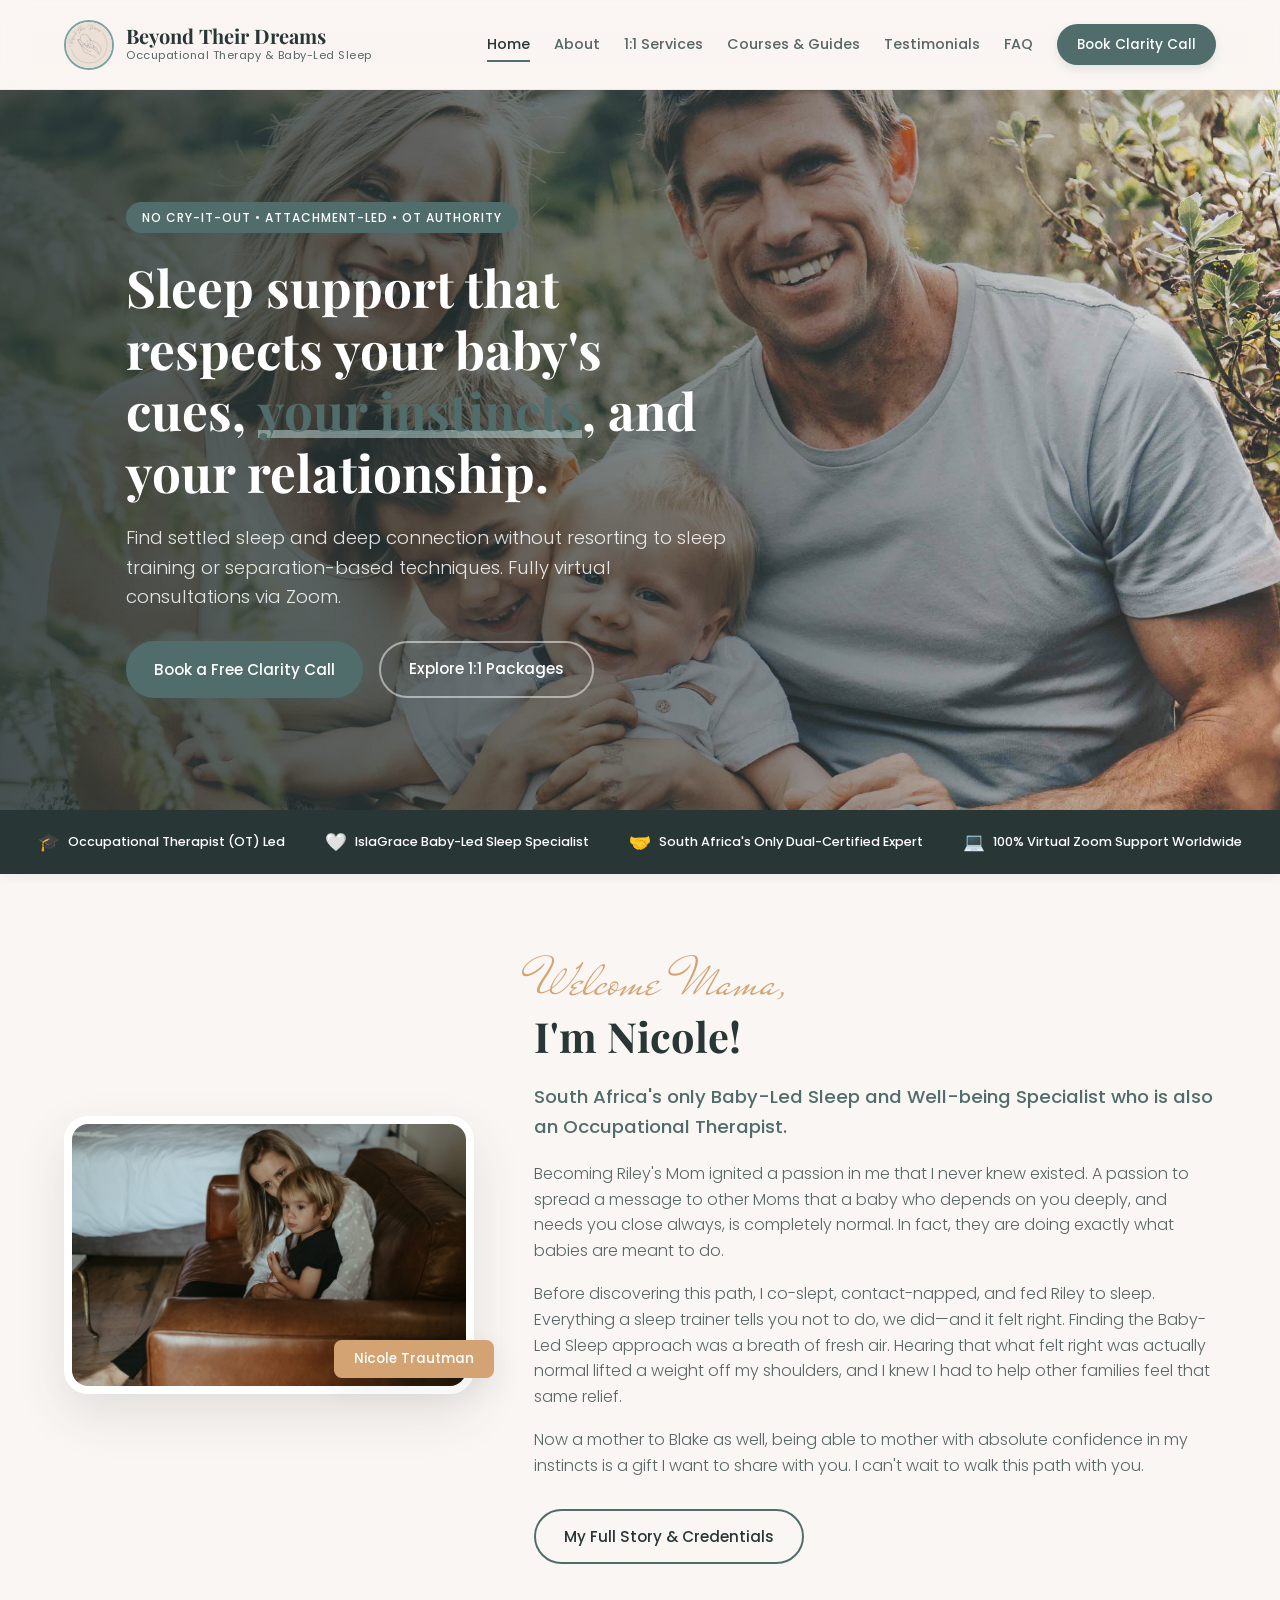
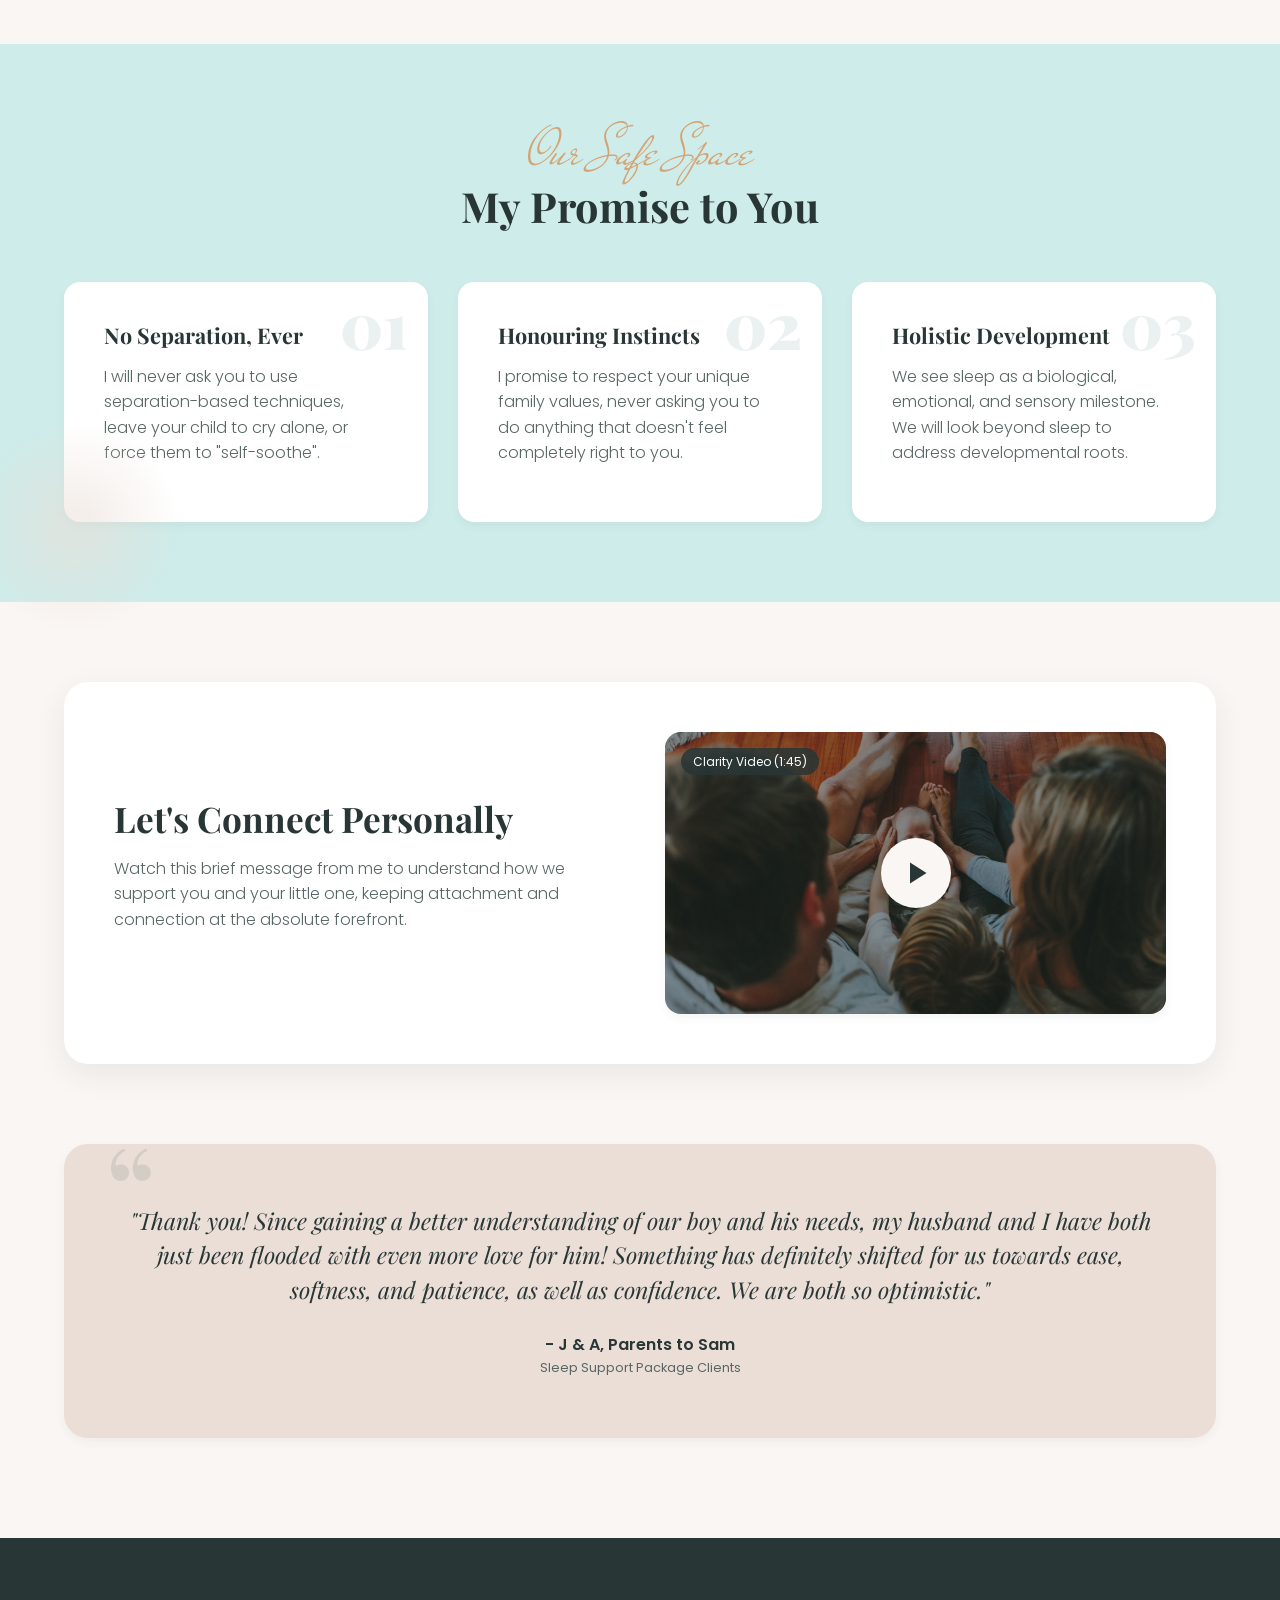
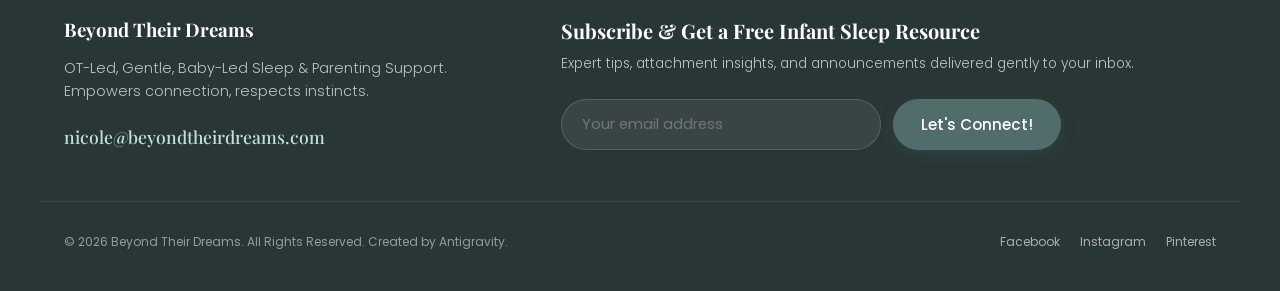
==== index.html @ cc48769f "Initial commit for the new website" ====
<!DOCTYPE html>
<html lang="en">
<head>
  <meta charset="UTF-8">
  <meta name="viewport" content="width=device-width, initial-scale=1.0">
  <title>Sleep without Sleep Training | Beyond Their Dreams</title>
  <meta name="description" content="Beyond Their Dreams works alongside families to find settled sleep without sleep training or separation-based techniques. Fully Occupational Therapist and IslaGrace Baby-Led Sleep certified.">
  <link rel="icon" type="image/jpeg" href="assets/logo.jpg">
  
  <!-- Modern Google Fonts -->
  <link rel="preconnect" href="https://fonts.googleapis.com">
  <link rel="preconnect" href="https://fonts.gstatic.com" crossorigin>
  <link href="https://fonts.googleapis.com/css2?family=Playfair+Display:ital,wght@0,400..900;1,400..900&family=Poppins:wght@300;400;500;600;700&family=Mr+De+Haviland&display=swap" rel="stylesheet">

  <link rel="stylesheet" href="style.css">
</head>
<body>

  <!-- Sticky Glassmorphic Header Navigation -->
  <header class="main-header" id="mainHeader">
    <div class="header-container">
      <a href="#home" class="brand-logo" id="logoLink">
        <img src="assets/logo.jpg" alt="Beyond Their Dreams Logo" class="header-logo" id="headerLogo">
        <div class="brand-text">
          <span class="title">Beyond Their Dreams</span>
          <span class="subtitle">Occupational Therapy & Baby-Led Sleep</span>
        </div>
      </a>
      
      <!-- Hamburger Menu for Mobile -->
      <button class="mobile-toggle" aria-label="Toggle Navigation" id="mobileToggle">
        <span class="bar"></span>
        <span class="bar"></span>
        <span class="bar"></span>
      </button>

      <nav class="nav-menu" id="navMenu">
        <a href="#home" class="nav-link active" data-view="home">Home</a>
        <a href="#about" class="nav-link" data-view="about">About</a>
        <a href="#services" class="nav-link" data-view="services">1:1 Services</a>
        <a href="#courses" class="nav-link" data-view="courses">Courses & Guides</a>
        <a href="#testimonials" class="nav-link" data-view="testimonials">Testimonials</a>
        <a href="#faq" class="nav-link" data-view="faq">FAQ</a>
        <a href="#book-clarity-call" class="nav-btn cta-header-btn" id="headerCta">Book Clarity Call</a>
      </nav>
    </div>
  </header>

  <!-- Main View Containers (Single Page Application switching logic) -->
  <main class="main-content" id="mainContent">

    <!-- HOME VIEW -->
    <section class="view active" id="view-home">
      <!-- Hero Section -->
      <div class="hero-section">
        <div class="hero-image-overlay" style="background-image: url('assets/hero.jpg');"></div>
        <div class="hero-content-wrapper">
          <div class="hero-badge">No Cry-It-Out • Attachment-Led • OT Authority</div>
          <h1 class="hero-title">Sleep support that respects your baby's cues, <span class="highlight">your instincts</span>, and your relationship.</h1>
          <p class="hero-subtext">Find settled sleep and deep connection without resorting to sleep training or separation-based techniques. Fully virtual consultations via Zoom.</p>
          <div class="hero-ctas">
            <button class="btn btn-primary trigger-booking">Book a Free Clarity Call</button>
            <a href="#services" class="btn btn-secondary nav-trigger" data-view="services">Explore 1:1 Packages</a>
          </div>
        </div>
      </div>

      <!-- Trust Ribbon / Authority Credentials -->
      <div class="credentials-ribbon">
        <div class="ribbon-item">
          <span class="ribbon-icon">🎓</span>
          <span class="ribbon-text">Occupational Therapist (OT) Led</span>
        </div>
        <div class="ribbon-item">
          <span class="ribbon-icon">🤍</span>
          <span class="ribbon-text">IslaGrace Baby-Led Sleep Specialist</span>
        </div>
        <div class="ribbon-item">
          <span class="ribbon-icon">🤝</span>
          <span class="ribbon-text">South Africa's Only Dual-Certified Expert</span>
        </div>
        <div class="ribbon-item">
          <span class="ribbon-icon">💻</span>
          <span class="ribbon-text">100% Virtual Zoom Support Worldwide</span>
        </div>
      </div>

      <!-- Hi Mama / Nicole Introduction -->
      <div class="intro-block container">
        <div class="intro-grid">
          <div class="intro-image-container">
            <img src="assets/nicole.jpg" alt="Nicole Trautman portrait" class="intro-img">
            <div class="image-accent-tag">Nicole Trautman</div>
          </div>
          <div class="intro-text-content">
            <span class="fancy-script">Welcome Mama,</span>
            <h2>I'm Nicole!</h2>
            <p class="subtitle-bold">South Africa's only Baby-Led Sleep and Well-being Specialist who is also an Occupational Therapist.</p>
            <p>Becoming Riley's Mom ignited a passion in me that I never knew existed. A passion to spread a message to other Moms that a baby who depends on you deeply, and needs you close always, is completely normal. In fact, they are doing exactly what babies are meant to do.</p>
            <p>Before discovering this path, I co-slept, contact-napped, and fed Riley to sleep. Everything a sleep trainer tells you not to do, we did—and it felt right. Finding the Baby-Led Sleep approach was a breath of fresh air. Hearing that what felt right was actually normal lifted a weight off my shoulders, and I knew I had to help other families feel that same relief.</p>
            <p>Now a mother to Blake as well, being able to mother with absolute confidence in my instincts is a gift I want to share with you. I can't wait to walk this path with you.</p>
            <div class="intro-footer">
              <button class="btn btn-secondary nav-trigger" data-view="about">My Full Story & Credentials</button>
            </div>
          </div>
        </div>
      </div>

      <!-- Promise Section -->
      <div class="promise-section">
        <div class="container promise-container">
          <span class="fancy-script center">Our Safe Space</span>
          <h2 class="center">My Promise to You</h2>
          <div class="promise-grid">
            <div class="promise-card">
              <span class="promise-num">01</span>
              <h3>No Separation, Ever</h3>
              <p>I will never ask you to use separation-based techniques, leave your child to cry alone, or force them to "self-soothe".</p>
            </div>
            <div class="promise-card">
              <span class="promise-num">02</span>
              <h3>Honouring Instincts</h3>
              <p>I promise to respect your unique family values, never asking you to do anything that doesn't feel completely right to you.</p>
            </div>
            <div class="promise-card">
              <span class="promise-num">03</span>
              <h3>Holistic Development</h3>
              <p>We see sleep as a biological, emotional, and sensory milestone. We will look beyond sleep to address developmental roots.</p>
            </div>
          </div>
        </div>
      </div>

      <!-- Video Placeholder Section -->
      <div class="video-container-section container">
        <div class="video-block">
          <div class="video-text">
            <h2>Let's Connect Personally</h2>
            <p>Watch this brief message from me to understand how we support you and your little one, keeping attachment and connection at the absolute forefront.</p>
          </div>
          <div class="video-player-wrapper">
            <!-- Sleek Modern Video Placeholder -->
            <div class="video-placeholder">
              <img src="assets/family.jpg" alt="Nicole with family" class="video-cover">
              <div class="video-play-btn" id="playVideoBtn">
                <svg viewBox="0 0 24 24" width="36" height="36" fill="currentColor">
                  <path d="M8 5v14l11-7z"/>
                </svg>
              </div>
              <span class="video-overlay-badge">Clarity Video (1:45)</span>
            </div>
          </div>
        </div>
      </div>

      <!-- Featured Testimonial -->
      <div class="featured-testimonial container">
        <div class="testimonial-bubble">
          <p>"Thank you! Since gaining a better understanding of our boy and his needs, my husband and I have both just been flooded with even more love for him! Something has definitely shifted for us towards ease, softness, and patience, as well as confidence. We are both so optimistic."</p>
          <div class="author-meta">
            <strong>- J & A, Parents to Sam</strong>
            <span>Sleep Support Package Clients</span>
          </div>
        </div>
      </div>
    </section>

    <!-- ABOUT VIEW -->
    <section class="view" id="view-about">
      <div class="page-header-banner">
        <div class="container">
          <span class="fancy-script">Rooted in Connection</span>
          <h1>About My Approach</h1>
          <p class="lead">Honouring the mother's instincts and the baby's biological cues.</p>
        </div>
      </div>

      <div class="container about-grid">
        <div class="about-main-text">
          <h2>The Baby-Led Sleep™ Philosophy</h2>
          <p class="subtitle-bold">We are passionate about helping families improve sleep without resorting to sleep training.</p>
          <p>The concept of "sleep training" goes against everything I believe in. It is critical to understand that babies who have been sleep trained have not been trained to sleep independently or connect sleep cycles; they have purely learned not to signal to their caregiver when they have needs. They have learned that when they cry, no one is coming.</p>
          <p>Our approach respects and nurtures the attachment system. It supports the natural progression of infant development and gives parents a clear, evidence-based understanding of what "normal" baby sleep looks like. We appreciate your baby's still-developing brain and dominant survival instinct.</p>

          <div class="philosophical-pillars">
            <div class="pillar">
              <h4>Respect the Attachment</h4>
              <p>Secure attachment is the primary foundation of emotional regulation and sleep readiness.</p>
            </div>
            <div class="pillar">
              <h4>Follow the Instincts</h4>
              <p>Empowering you to reject rigid rules and listen to your motherly or fatherly intuition.</p>
            </div>
            <div class="pillar">
              <h4>Holistic Analysis</h4>
              <p>We analyze sensory preferences, feeding patterns, red flags, and biological needs.</p>
            </div>
          </div>
        </div>

        <div class="about-sidebar">
          <div class="sidebar-card credential-card">
            <h3>Nicole's Qualifications</h3>
            <ul>
              <li><strong>Occupational Therapist (OT)</strong> - Specialized in child development, neurology, and sensory processing.</li>
              <li><strong>IslaGrace Baby-Led Sleep & Well-Being Specialist</strong> - Certified.</li>
              <li><strong>Trained under experts:</strong> Trained on normal infant sleep, attachment, and developmental trauma under Dr James McKenna, Dr Gordon Neufeld, Dr Deborah MacNamara, and Dr Gabor Maté.</li>
            </ul>
            <img src="assets/baby-sleeping.png" alt="Baby sleeping responsive parenting" class="sidebar-img">
          </div>
        </div>
      </div>
    </section>

    <!-- SERVICES VIEW -->
    <section class="view" id="view-services">
      <div class="page-header-banner">
        <div class="container">
          <span class="fancy-script">Bespoke Guidance</span>
          <h1>1:1 Zoom Support Packages</h1>
          <p class="lead">There is no one-size-fits-all approach here. All services are virtual and tailored to your unique baby.</p>
        </div>
      </div>

      <!-- Testimonial Banner -->
      <div class="services-testimonial-ribbon container">
        <div class="mini-quote">
          <p>"Nicole’s help left me feeling empowered and in control. Her individual help specific to my children’s needs was incredible, kind and gentle."</p>
          <span>- Tori, Mother of 2</span>
        </div>
      </div>

      <!-- Services Accordion Group using searchable <details> elements -->
      <div class="services-container container">
        <div class="services-accordion-group">
          
          <!-- 1. PRENATAL CONSULT -->
          <details class="disclosure" name="service-accordion" open>
            <summary>
              <div class="summary-content">
                <span class="pkg-num">01</span>
                <div class="pkg-title-meta">
                  <h3>Prenatal Consultation</h3>
                  <span class="pkg-brief">Setup yourself up for postpartum success (60 Min)</span>
                </div>
                <div class="pkg-price">R650</div>
              </div>
            </summary>
            <div class="disclosure-body">
              <p>Becoming a parent is the most incredible and challenging transition you will ever make. This once-off 60-minute consult will equip you with everything you need to know about normal newborn sleep patterns, setting realistic expectations, and shaping healthy attachments before baby is earth-side.</p>
              <div class="pkg-features">
                <h4>What's covered:</h4>
                <ul>
                  <li>Normal infant sleep expectations in the fourth trimester</li>
                  <li>Infant temperament and biological sleep shaping</li>
                  <li>Safe infant sleep setups and co-sleeping hygiene</li>
                  <li>Red flags to watch out for during postpartum weeks</li>
                  <li>*Includes comprehensive handouts to keep on your bedside table</li>
                </ul>
              </div>
              <div class="pkg-actions">
                <button class="btn btn-primary trigger-booking" data-pkg="Prenatal Consultation - R650">Book Prenatal Consult</button>
                <a href="#testimonials" class="btn btn-text nav-trigger" data-view="testimonials">Read Prenatal Testimonials</a>
              </div>
            </div>
          </details>

          <!-- 2. 1-HOUR CONSULT -->
          <details class="disclosure" name="service-accordion">
            <summary>
              <div class="summary-content">
                <span class="pkg-num">02</span>
                <div class="pkg-title-meta">
                  <h3>1-Hour Consult</h3>
                  <span class="pkg-brief">Once-off quick reassurance and practical shift roadmap</span>
                </div>
                <div class="pkg-price">R1,490</div>
              </div>
            </summary>
            <div class="disclosure-body">
              <p>Best suited for families who need clarity, reassurance, and practical guidance—not intensive hands-on support. If your toddler or baby's sleep challenges feel manageable but confusing, and you'd like a professional assessment with tiny adjustments, this is your package.</p>
              <div class="pkg-features">
                <h4>What's included:</h4>
                <ul>
                  <li><strong>Intake Form Analysis:</strong> Completed in advance to review context, age, temperament, and routines</li>
                  <li><strong>60-Min Zoom Session:</strong> Structured developmental review and sleep shaping review</li>
                  <li><strong>Responsive Strategies:</strong> Brainstorming layering sleep associations gently and custom routines</li>
                  <li><strong>Written Summary:</strong> Direct roadmap sent via email with relevant educational handouts</li>
                </ul>
              </div>
              <div class="pkg-actions">
                <button class="btn btn-primary trigger-booking" data-pkg="1-Hour Consult - R1490">Book 1-Hour Consult</button>
                <a href="#testimonials" class="btn btn-text nav-trigger" data-view="testimonials">See Susan's Review (15m old)</a>
              </div>
            </div>
          </details>

          <!-- 3. 3-CALL SUPPORT -->
          <details class="disclosure" name="service-accordion">
            <summary>
              <div class="summary-content">
                <span class="pkg-num">03</span>
                <div class="pkg-title-meta">
                  <h3>3 Call Support Package</h3>
                  <span class="pkg-brief">Ideal for nap niggles, bedtime battles & small transitions</span>
                </div>
                <div class="pkg-price">R2,970</div>
              </div>
            </summary>
            <div class="disclosure-body">
              <p>A fantastic mid-level package for parents experiencing nap battles or bedtime struggles who require more support than a once-off call but don't need significant long-term follow-up. Highly recommended for younger babies adjusting to developmental leaps.</p>
              <div class="pkg-features">
                <h4>What's included:</h4>
                <ul>
                  <li><strong>Intake Form:</strong> Brief intake of your sleep history and key struggles</li>
                  <li><strong>90-Min Initial Call:</strong> In-depth sleep education, attachment science, sleep road map creation</li>
                  <li><strong>Follow-ups:</strong> 2x 30-min Zoom consults scheduled dynamically over 2 months</li>
                  <li><strong>Support materials:</strong> Detailed email summaries, handouts, and customized adjustments</li>
                </ul>
              </div>
              <div class="pkg-actions">
                <button class="btn btn-primary trigger-booking" data-pkg="3 Call Support - R2970">Book 3-Call Package</button>
                <a href="#testimonials" class="btn btn-text nav-trigger" data-view="testimonials">Read Sarah's Review</a>
              </div>
            </div>
          </details>

          <!-- 4. 5-CALL SUPPORT -->
          <details class="disclosure" name="service-accordion">
            <summary>
              <div class="summary-content">
                <span class="pkg-num">04</span>
                <div class="pkg-title-meta">
                  <h3>5 Call Support Package</h3>
                  <span class="pkg-brief">Structured independence with milestone safety checks</span>
                </div>
                <div class="pkg-price">R3,890</div>
              </div>
            </summary>
            <div class="disclosure-body">
              <p>For the parent who wants sleep education and a tailored sleep plan, but prefers to work more independently while retaining access to scheduled follow-up checks. Empowering, flexible, and comprehensive.</p>
              <div class="pkg-features">
                <h4>What's included:</h4>
                <ul>
                  <li><strong>Detailed Intake Form:</strong> Full audit of context and developmental background</li>
                  <li><strong>90-Min Sleep Education Call:</strong> Co-creating a personalized, responsive sleep roadmap</li>
                  <li><strong>Follow-ups:</strong> 4x 30-min Zoom consults (valid for 6 months, scheduled at your convenience)</li>
                  <li><strong>Materials:</strong> Custom written plans, email summaries, and island resources</li>
                </ul>
              </div>
              <div class="pkg-actions">
                <button class="btn btn-primary trigger-booking" data-pkg="5 Call Support - R3890">Book 5-Call Package</button>
                <a href="#testimonials" class="btn btn-text nav-trigger" data-view="testimonials">Read Sarah's review</a>
              </div>
            </div>
          </details>

          <!-- 5. 1-MONTH WHATSAPP -->
          <details class="disclosure" name="service-accordion">
            <summary>
              <div class="summary-content">
                <span class="pkg-num">05</span>
                <div class="pkg-title-meta">
                  <h3>1-Month WhatsApp Support</h3>
                  <span class="pkg-brief">Instant ongoing reassurance without scheduling conflicts</span>
                </div>
                <div class="pkg-price">R3,500</div>
              </div>
            </summary>
            <div class="disclosure-body">
              <p>Parenting or sleep spiraling got you down? Skip the schedule-coordination. This package offers 4 full weeks of direct text and audio guidance. You check-in, I respond within 24 hours with exact tools, tweaks, and resources.</p>
              <div class="pkg-features">
                <h4>How it works weekly:</h4>
                <ul>
                  <li><strong>Pre-start:</strong> Complete intake form + 4-day sleep log, followed by an initial 60-min Zoom alignment session</li>
                  <li><strong>Monday check-ins:</strong> I message to establish focus goals for the week</li>
                  <li><strong>Tuesday updates:</strong> Send me voice logs or text updates about bedtime, naps, or challenges</li>
                  <li><strong>Wednesday feedback:</strong> Detailed voice note analysis and supplementary PDFs delivered directly to your chat</li>
                  <li>*Continuous access to supportive guidance over four full weeks</li>
                </ul>
              </div>
              <div class="pkg-actions">
                <button class="btn btn-primary trigger-booking" data-pkg="1-Month WhatsApp Support - R3500">Book WhatsApp Support</button>
                <a href="#testimonials" class="btn btn-text nav-trigger" data-view="testimonials">Read Ashtyn & Baby H Review</a>
              </div>
            </div>
          </details>

          <!-- 6. FULL SUPPORT -->
          <details class="disclosure" name="service-accordion">
            <summary>
              <div class="summary-content">
                <span class="pkg-num">06</span>
                <div class="pkg-title-meta">
                  <h3>Full Support Package</h3>
                  <span class="pkg-brief">Most comprehensive walk-alongside-you transformation</span>
                </div>
                <div class="pkg-price">R5,000</div>
              </div>
            </summary>
            <div class="disclosure-body">
              <p>Our most premium, hands-on, and developmental package. Designed to gently and responsively support you as you navigate significant attachment or bedtime shifts over a prolonged period. Complete professional care.</p>
              <div class="pkg-features">
                <h4>What's included:</h4>
                <ul>
                  <li><strong>Extensive Intake Review:</strong> Deep-dive analysis of sleep, neurology, routine, environment</li>
                  <li><strong>90-Min Initial Consult:</strong> Detailed education, boundary setup, and tailored sleep roadmap</li>
                  <li><strong>Long-term Support:</strong> 6x 30-min Zoom follow-ups available for up to 6 months post-consult</li>
                  <li><strong>Direct Access:</strong> Unlimited email support over the support period</li>
                  <li><strong>Bonus Inclusion:</strong> Complimentary lifetime access to all our courses, guides, and webinars!</li>
                </ul>
              </div>
              <div class="pkg-actions">
                <button class="btn btn-primary trigger-booking" data-pkg="Full Support - R5000">Book Full Support</button>
                <a href="#testimonials" class="btn btn-text nav-trigger" data-view="testimonials">Read Robyn's review (Chase & Heath)</a>
              </div>
            </div>
          </details>

        </div>
      </div>

      <!-- Interactive Comparison Table -->
      <div class="comparison-section container">
        <h2 class="center">Compare Support Packages</h2>
        <p class="center comparison-intro">Quickly self-select the perfect level of assistance for your family's needs.</p>
        
        <div class="table-scroll-wrapper">
          <table class="comparison-table">
            <thead>
              <tr>
                <th>Package Features</th>
                <th>Prenatal</th>
                <th>1-Hour</th>
                <th>3-Call</th>
                <th>5-Call</th>
                <th class="whatsapp-col">WhatsApp</th>
                <th class="popular-col">Full Support</th>
              </tr>
            </thead>
            <tbody>
              <tr>
                <td><strong>Intake Form Audit</strong></td>
                <td>❌</td>
                <td>Brief</td>
                <td>Brief</td>
                <td>Detailed</td>
                <td>Detailed + Log</td>
                <td>Extensive</td>
              </tr>
              <tr>
                <td><strong>Initial Consultation</strong></td>
                <td>60 min</td>
                <td>60 min</td>
                <td>90 min</td>
                <td>90 min</td>
                <td>60 min</td>
                <td>90 min</td>
              </tr>
              <tr>
                <td><strong>Follow-up Consults</strong></td>
                <td>❌</td>
                <td>❌</td>
                <td>2x (30m)</td>
                <td>4x (30m)</td>
                <td>4 Weeks Chat</td>
                <td>6x (30m)</td>
              </tr>
              <tr>
                <td><strong>Support Validity</strong></td>
                <td>Once-off</td>
                <td>Once-off</td>
                <td>2 Months</td>
                <td>6 Months</td>
                <td>1 Month</td>
                <td>6 Months</td>
              </tr>
              <tr>
                <td><strong>Email Support</strong></td>
                <td>❌</td>
                <td>❌</td>
                <td>❌</td>
                <td>❌</td>
                <td>WhatsApp</td>
                <td>Unlimited</td>
              </tr>
              <tr>
                <td><strong>Free Courses/Guides</strong></td>
                <td>❌</td>
                <td>❌</td>
                <td>❌</td>
                <td>❌</td>
                <td>❌</td>
                <td>✅ Included</td>
              </tr>
              <tr class="price-row">
                <td><strong>ZAR Price</strong></td>
                <td>R650</td>
                <td>R1,490</td>
                <td>R2,970</td>
                <td>R3,890</td>
                <td class="whatsapp-col">R3,500</td>
                <td class="popular-col">R5,000</td>
              </tr>
              <tr class="action-row">
                <td></td>
                <td><button class="btn btn-table trigger-booking" data-pkg="Prenatal - R650">Select</button></td>
                <td><button class="btn btn-table trigger-booking" data-pkg="1-Hour - R1490">Select</button></td>
                <td><button class="btn btn-table trigger-booking" data-pkg="3-Call - R2970">Select</button></td>
                <td><button class="btn btn-table trigger-booking" data-pkg="5-Call - R3890">Select</button></td>
                <td class="whatsapp-col"><button class="btn btn-table trigger-booking" data-pkg="WhatsApp - R3500">Select</button></td>
                <td class="popular-col"><button class="btn btn-primary btn-table trigger-booking" data-pkg="Full Support - R5000">Choose Best</button></td>
              </tr>
            </tbody>
          </table>
        </div>
      </div>
    </section>

    <!-- COURSES & GUIDES VIEW -->
    <section class="view" id="view-courses">
      <div class="page-header-banner">
        <div class="container">
          <span class="fancy-script">Empowered Education</span>
          <h1>Self-Paced Courses & Digital Guides</h1>
          <p class="lead">Instantly downloadable, evidence-based webinars, toolkits, and step-by-step guides to heal sleep at home.</p>
        </div>
      </div>

      <!-- Courses Grid -->
      <div class="container courses-grid">
        
        <!-- Course 1: Beyond the Bump -->
        <div class="course-card">
          <div class="course-card-header">
            <span class="course-tag">E-Book Guide</span>
            <h3>Beyond the Bump</h3>
            <span class="age-range">0-4 Months Postpartum</span>
          </div>
          <div class="course-card-body">
            <p class="desc">A 13-page comprehensive PDF guide equipping you with the tools, knowledge, and confidence to follow your instincts and develop a positive relationship with newborn sleep.</p>
            <details class="course-details">
              <summary>What's covered</summary>
              <ul>
                <li>Normal infant sleep in the first 4 months and biological milestones</li>
                <li>Debunking 5 common sleep trainer myths</li>
                <li>Gentle sleep shaping routines and setups</li>
                <li>Identifying red flags that require medical/professional check-ins</li>
              </ul>
            </details>
          </div>
          <div class="course-card-footer">
            <div class="price">R120</div>
            <a href="https://beyondtheirdreams.systeme.io/b2002693" target="_blank" class="btn btn-primary">Instant Download</a>
          </div>
        </div>

        <!-- Course 2: Beyond the Third Trimester -->
        <div class="course-card">
          <div class="course-card-header">
            <span class="course-tag">Webinar Recording</span>
            <h3>Beyond the Third Trimester: Normal Infant Sleep</h3>
            <span class="age-range">Prenatal & Newborn</span>
          </div>
          <div class="course-card-body">
            <p class="desc">A 70-minute detailed webinar recording with slides. Establishes realistic expectations of newborn sleep to support the maternal bonding transition smoothly.</p>
            <details class="course-details">
              <summary>What's covered</summary>
              <ul>
                <li>Attachment foundations and co-sleeping safe habits</li>
                <li>Wake windows, sleep shaping, and sensory setups</li>
                <li>Biological roots of the dreaded 4-month regression</li>
                <li>Normal physical sleep expectations and soothing loops</li>
              </ul>
            </details>
          </div>
          <div class="course-card-footer">
            <div class="price">R450</div>
            <a href="https://beyondtheirdreams.systeme.io/066c8f3c" target="_blank" class="btn btn-primary">Get Webinar</a>
          </div>
        </div>

        <!-- Course 3: Beyond Contact Napping -->
        <div class="course-card">
          <div class="course-card-header">
            <span class="course-tag">Mini-Course & PDF</span>
            <h3>Beyond Contact Napping</h3>
            <span class="age-range">3-18 Months</span>
          </div>
          <div class="course-card-body">
            <p class="desc">Transition responsively to solo cot or floor bed naps when contact napping is no longer feasible. Includes a 45-minute video lesson and a 31-page companion guide.</p>
            <details class="course-details">
              <summary>What's covered</summary>
              <ul>
                <li>Healthy infant sleep biology & attachment hooks</li>
                <li>Preparing your space and cot to transition contact naps safely</li>
                <li>The science of the transfer (nailing the placement)</li>
                <li>*Bonus: floor bed setup guide and wake windows chart</li>
              </ul>
            </details>
          </div>
          <div class="course-card-footer">
            <div class="price">R450</div>
            <a href="https://beyondtheirdreams.systeme.io/c34b9b97" target="_blank" class="btn btn-primary">Access Course</a>
          </div>
        </div>

        <!-- Course 4: Beyond Bedsharing -->
        <div class="course-card">
          <div class="course-card-header">
            <span class="course-tag">Webinar & Guide</span>
            <h3>Beyond Bedsharing</h3>
            <span class="age-range">6-24 Months</span>
          </div>
          <div class="course-card-body">
            <p class="desc">Ready to move beyond bedsharing while remaining deeply responsive to your toddler or baby's needs? Learn gentle, safe, secure, and guilt-free transition routines.</p>
            <details class="course-details">
              <summary>What's covered</summary>
              <ul>
                <li>Steps to gently ease the transition from parent's bed to cot/room</li>
                <li>Remaining connected and responsive through nighttime wakes</li>
                <li>Managing bedtime protest boundaries with absolute love</li>
              </ul>
            </details>
          </div>
          <div class="course-card-footer">
            <div class="price">R450</div>
            <a href="https://beyondtheirdreams.systeme.io/f2e3526c" target="_blank" class="btn btn-primary">Register Now</a>
          </div>
        </div>

        <!-- Course 5: Beyond Boobies & Bottles -->
        <div class="course-card">
          <div class="course-card-header">
            <span class="course-tag">Workshop & Toolkits</span>
            <h3>Beyond Boobies & Bottles: Responsive Weaning</h3>
            <span class="age-range">12+ Months</span>
          </div>
          <div class="course-card-body">
            <p class="desc">A gentle, connected, and highly supportive workshop. transition from breast or bottle to cups and solids without emotional battles, guilt, or confusion.</p>
            <details class="course-details">
              <summary>What's covered</summary>
              <ul>
                <li>Identifying readiness signals & weaning impact on attachment</li>
                <li>Preparing your toddler via customized play, stories, and rituals</li>
                <li>Day weaning vs Night weaning: step-by-step strategies</li>
                <li>*Includes: 37-page guide, sensory play guides, social stories templates</li>
              </ul>
            </details>
          </div>
          <div class="course-card-footer">
            <div class="price">R650</div>
            <a href="https://beyondtheirdreams.systeme.io/6e215d99" target="_blank" class="btn btn-primary">Join Workshop</a>
          </div>
        </div>

        <!-- Course 6: Beyond Toddler Sleep & Behaviour -->
        <div class="course-card">
          <div class="course-card-header">
            <span class="course-tag">Premium Course</span>
            <h3>Beyond Toddler Sleep & Behaviour</h3>
            <span class="age-range">18+ Months Group/Self-Paced</span>
          </div>
          <div class="course-card-body">
            <p class="desc">Stuck in bedtime battles taking hours? tantrum regressions got you down? A massive 18-video lesson masterclass to make bedtimes beautiful again.</p>
            <details class="course-details">
              <summary>What's covered</summary>
              <ul>
                <li>Sleep education foundations, toddler biology, and developmental triggers</li>
                <li>Week 2: Secure attachment, boundary-setting and emotional release</li>
                <li>Week 3: Deep dive into common toddler resistance</li>
                <li>Week 4: Setting the household up for connection and peace</li>
              </ul>
            </details>
          </div>
          <div class="course-card-footer">
            <div class="price">R870</div>
            <a href="https://beyondtheirdreams.systeme.io/1f8c0f06" target="_blank" class="btn btn-primary">Purchase Course</a>
          </div>
        </div>

      </div>

      <!-- High-Intent Waitlist / Capture Form (No Empty/Unfinished Sections) -->
      <div class="waitlist-banner container">
        <div class="waitlist-card">
          <span class="waitlist-tag">Coming Soon</span>
          <h2>Beyond Sensory: Sleep & The Nervous System</h2>
          <p>We are currently co-creating our next premium guide addressing sensory processing, sensory regressions, and how to heal nervous system alarm to settle sleep gently. Join the waitlist for 20% off upon launch!</p>
          <form class="waitlist-form" id="waitlistForm">
            <input type="email" placeholder="Enter your email address" required aria-label="Waitlist Email" id="waitlistEmail">
            <button type="submit" class="btn btn-primary">Secure My 20% Discount</button>
          </form>
          <div class="waitlist-success-msg" id="waitlistSuccess">✓ Securely added to the Beyond Sensory waitlist! We will notify you first.</div>
        </div>
      </div>
    </section>

    <!-- TESTIMONIALS VIEW -->
    <section class="view" id="view-testimonials">
      <div class="page-header-banner">
        <div class="container">
          <span class="fancy-script">Hearts Filled With Love</span>
          <h1>Parent Stories & Feedback</h1>
          <p class="lead">Gentle parenting is a journey. See how moms and dads found peace, options, and confidence without crying.</p>
        </div>
      </div>

      <!-- Testimonials Grid with Outcome Labels -->
      <div class="container testimonials-masonry">
        
        <div class="testimonial-card">
          <div class="outcome-badge">More Confidence</div>
          <p>"Just want to say a massive thank you for all your help. We were in a difficult spot with our 17 month old transitioning from 2 to 1 nap but it was chaos! You helped me trust in myself again and helped us achieve a much more workable and settled sleep."</p>
          <div class="t-author">- Ashtyn & Baby H (17 Months Old)</div>
        </div>

        <div class="testimonial-card">
          <div class="outcome-badge">Felt Reassured</div>
          <p>"Nicole, I can’t tell you how helpful I found the meeting, you are so calming and reassuring and helped to normalise a lot of my concerns. There was also so much general parenting pearls of wisdom, so so good!"</p>
          <div class="t-author">- Susan, Mother to a 15 month old</div>
        </div>

        <div class="testimonial-card">
          <div class="outcome-badge">Relaxed Motherhood</div>
          <p>"Nicole helped me in a really difficult moment of my life and my motherhood. I felt weak, tired, helplessness and lost. Every evening I was nervous and scared. Nicole showed me an absolutely different side of motherhood - relaxed and enjoyable. As a result - we sleep much better!"</p>
          <div class="t-author">- Marina, Mom of a 12 month old</div>
        </div>

        <div class="testimonial-card">
          <div class="outcome-badge">Bedtime Independence</div>
          <p>"Nicole, I want to thank you from the bottom of my heart, for your support and care. You have a wonderful manner and provided me with the confidence needed to take this step toward bringing my partner into bedtime, and feeling confident to go out while bedtime is taken care of."</p>
          <div class="t-author">- Justine, Mom to Spencer</div>
        </div>

        <div class="testimonial-card">
          <div class="outcome-badge">Zero Judgement</div>
          <p>"Nicole was extremely tuned in to our needs, meeting us exactly where we were at with zero judgement and giving us just the right kind of encouragement and support. It was a relief to find someone who aligned with our parenting values."</p>
          <div class="t-author">- Julia, Santi's Mama</div>
        </div>

        <div class="testimonial-card">
          <div class="outcome-badge">Toddler Boundaries</div>
          <p>"Thank you so much for everything you helped us with Nicole! You have an understanding of babies, as well as us parents, beyond anyone that I know. Being able to find a way to help us keep sane with a toddler fighting sleep was just the best result!"</p>
          <div class="t-author">- Linda, Mama to a Toddler</div>
        </div>

      </div>
    </section>

    <!-- FAQ VIEW -->
    <section class="view" id="view-faq">
      <div class="page-header-banner">
        <div class="container">
          <span class="fancy-script">Clear Reassurance</span>
          <h1>Frequently Asked Questions</h1>
          <p class="lead">Answers to common questions about Baby-Led Sleep and how virtual packages operate.</p>
        </div>
      </div>

      <!-- FAQ Container -->
      <div class="container faq-container">
        <div class="faq-group">
          
          <details class="disclosure" name="faq-accordion" open>
            <summary><h4>Are your services in person or virtual?</h4></summary>
            <div class="disclosure-body">
              <p>All services are <strong>100% Virtual</strong>, with consultations completed via Zoom and follow-up contact either via email, WhatsApp, or additional Zoom calls as indicated.</p>
              <p>A key element of my approach is to foster a close connection between parent and child, as well as to empower parents to build the confidence to follow their instincts. This is not possible with a stranger in your home telling you what to do in your most vulnerable and personal spaces. Virtual support ensures you retain sovereignty over your home while receiving expert advice.</p>
            </div>
          </details>

          <details class="disclosure" name="faq-accordion">
            <summary><h4>What age babies do you work with?</h4></summary>
            <div class="disclosure-body">
              <p>I work with babies and toddlers from <strong>0 – 36 months</strong>. Each age and stage comes with its own unique biological challenges, but my core approach never changes. It always remains fully tailored to each unique child, ensuring parents are empowered to remain responsive and connected to their children while accepting biological norms and maintaining realistic expectations.</p>
            </div>
          </details>

          <details class="disclosure" name="faq-accordion">
            <summary><h4>Should my partner join the consultations?</h4></summary>
            <div class="disclosure-body">
              <p>It would be wonderful to have both caregivers participate in the consultations. This is a great way to ensure a team approach is taken and that everyone is on the same page when it comes to the responsive sleep road maps and loving boundaries put in place.</p>
              <p>However, it is not essential if logistically it cannot be done. A detailed email summary of our calls will always be sent to you, which you can easily share with your partner.</p>
            </div>
          </details>

          <details class="disclosure" name="faq-accordion">
            <summary><h4>Why don’t you use sleep training in your approach?</h4></summary>
            <div class="disclosure-body">
              <p>The concept of "sleep training" goes against everything I believe in. It is important to understand that babies who have been "sleep trained" have not been trained to sleep independently or connect sleep cycles—sleep is a biological need, not a skill we can teach.</p>
              <p>These babies have purely learned not to signal to their caregiver when they have needs. They still wake up just as frequently as untrained babies, but their distress has been ignored so they remain quiet. Sleep training does not honour a parent's innate instinct to remain connected. Our responsive strategies support parents to get more sleep without using alarm-inducing separation.</p>
            </div>
          </details>

          <details class="disclosure" name="faq-accordion">
            <summary><h4>How do we book a package with you?</h4></summary>
            <div class="disclosure-body">
              <p>You can book any service or schedule a free 15-minute clarity call directly on our site using the booking buttons, or send me an email directly at <a href="mailto:nicole@beyondtheirdreams.com">nicole@beyondtheirdreams.com</a>. We will respond within 24 hours to align on your family's needs!</p>
            </div>
          </details>

        </div>
      </div>
    </section>

  </main>

  <!-- Newsletter Signup Footer (Lead capture, routes to MailChimp) -->
  <footer class="main-footer">
    <div class="container footer-grid">
      <div class="footer-brand">
        <h3>Beyond Their Dreams</h3>
        <p>OT-Led, Gentle, Baby-Led Sleep & Parenting Support. Empowers connection, respects instincts.</p>
        <span class="footer-contact">nicole@beyondtheirdreams.com</span>
      </div>
      <div class="footer-newsletter">
        <h4>Subscribe & Get a Free Infant Sleep Resource</h4>
        <p>Expert tips, attachment insights, and announcements delivered gently to your inbox.</p>
        <form class="newsletter-form" id="newsletterForm">
          <input type="email" placeholder="Your email address" required aria-label="Newsletter Email" id="newsletterEmail">
          <button type="submit" class="btn btn-primary">Let's Connect!</button>
        </form>
        <div class="newsletter-success" id="newsletterSuccess">✓ Thank you! Check your inbox for your free resource download link.</div>
      </div>
    </div>
    <div class="footer-bottom">
      <div class="container footer-bottom-flex">
        <span>© 2026 Beyond Their Dreams. All Rights Reserved. Created by Antigravity.</span>
        <div class="social-links">
          <a href="https://facebook.com" target="_blank" aria-label="Facebook">Facebook</a>
          <a href="https://instagram.com" target="_blank" aria-label="Instagram">Instagram</a>
          <a href="https://pinterest.com" target="_blank" aria-label="Pinterest">Pinterest</a>
        </div>
      </div>
    </div>
  </footer>

  <!-- BOOK A CLARITY CALL MODAL (HIGH IMPACT CONVERSION) -->
  <div class="modal-overlay" id="bookingModal">
    <div class="modal-card">
      <button class="modal-close" aria-label="Close Modal" id="closeBookingBtn">&times;</button>
      <div class="modal-header">
        <span class="badge">Free Call • 15 Minutes • Virtual Zoom</span>
        <h2>Book a Free Clarity Call</h2>
        <p>Let's map out what challenges you are facing and identify the perfect level of support to restore peace to your home. No pressure, just calm reassurance.</p>
      </div>
      <div class="modal-body">
        <form class="modal-form" id="modalBookingForm">
          <input type="hidden" id="selectedPackage" name="package" value="Free Clarity Call">
          
          <div class="form-group">
            <label for="parentName">Your Name</label>
            <input type="text" id="parentName" required placeholder="e.g. Sarah Smith">
          </div>
          
          <div class="form-group">
            <label for="parentEmail">Your Email Address</label>
            <input type="email" id="parentEmail" required placeholder="e.g. sarah@example.com">
          </div>
          
          <div class="form-group">
            <label for="babyAge">Baby/Toddler's Age</label>
            <select id="babyAge" required>
              <option value="" disabled selected>Select age range...</option>
              <option value="prenatal">Expecting / Prenatal</option>
              <option value="0-4">0 - 4 Months Old</option>
              <option value="5-12">5 - 12 Months Old</option>
              <option value="13-24">13 - 24 Months Old</option>
              <option value="25-36">25 - 36 Months Old</option>
              <option value="older">Older than 3 years</option>
            </select>
          </div>

          <div class="form-group">
            <label for="primaryChallenge">Primary Sleep Challenge</label>
            <textarea id="primaryChallenge" placeholder="Bedtime battles, frequent wakes, contact nap dependency, sensory sensitivities..."></textarea>
          </div>

          <button type="submit" class="btn btn-primary btn-block">Schedule My Free Call</button>
        </form>

        <div class="booking-success" id="bookingSuccess">
          <div class="success-icon">✓</div>
          <h3>Your Request is Received!</h3>
          <p>Thank you! Nicole will email you within 24 hours with a direct scheduling link to book a time slot on Zoom that works for you.</p>
          <button class="btn btn-secondary modal-close-btn" id="successCloseBtn">Close</button>
        </div>
      </div>
    </div>
  </div>

  <script src="app.js"></script>
</body>
</html>
---- style.css ----
/* ==========================================================================
   BEYOND THEIR DREAMS - PREMIUM STYLING SYSTEM
   Organic Sage Green & Warm Cream Color Palette
   ========================================================================== */

/* Design System Variables */
:root {
  /* Harmonious Organic Colors */
  --bg-primary: #FAF6F3;       /* Extremely premium, warm cream background */
  --bg-secondary: #EADED6;     /* Warm beige highlight */
  --bg-tertiary: #F0E6DF;      /* Deepened warm beige for structure */
  
  --color-primary-dark: #293636;  /* Deep Forest Slate - headings and dark text */
  --color-primary-mid: #516D6B;   /* Mid Sage Green - buttons, primary blocks */
  --color-primary-light: #7AA3A1; /* Soft Mint Green - accents, active lines */
  --color-mint-soft: #CEECEA;     /* Extremely soft pale sage - card backdrops */
  --color-mint-light: #C0E2DF;    /* Light teal highlight */
  
  --text-dark: #1E2626;           /* High contrast, readable dark text */
  --text-muted: #586665;          /* Muted body text */
  --text-light: #FFFFFF;
  
  --color-accent-gold: #D4A373;   /* Soft premium gold for "Popular" and badge elements */
  
  /* Fonts */
  --font-serif: 'Playfair Display', Georgia, serif;
  --font-sans: 'Poppins', system-ui, -apple-system, sans-serif;
  --font-script: 'Mr De Haviland', cursive;

  /* Shadows and Transitions */
  --shadow-sm: 0 4px 10px rgba(41, 54, 54, 0.05);
  --shadow-md: 0 10px 30px rgba(41, 54, 54, 0.08);
  --shadow-lg: 0 20px 50px rgba(41, 54, 54, 0.12);
  --transition-smooth: all 0.4s cubic-bezier(0.16, 1, 0.3, 1);
  --transition-fast: all 0.2s ease;
  
  /* Border Radius */
  --radius-sm: 8px;
  --radius-md: 16px;
  --radius-lg: 24px;
}

/* ==========================================================================
   RESET & FOUNDATIONS
   ========================================================================== */
* {
  box-sizing: border-box;
  margin: 0;
  padding: 0;
}

html {
  scroll-behavior: smooth;
  font-size: 16px;
  -webkit-font-smoothing: antialiased;
  -moz-osx-font-smoothing: grayscale;
}

body {
  background-color: var(--bg-primary);
  font-family: var(--font-sans);
  color: var(--text-dark);
  line-height: 1.6;
  overflow-x: hidden;
}

/* Custom Scrollbar for Premium Feel */
::-webkit-scrollbar {
  width: 10px;
}
::-webkit-scrollbar-track {
  background: var(--bg-primary);
}
::-webkit-scrollbar-thumb {
  background: var(--color-primary-light);
  border: 2px solid var(--bg-primary);
  border-radius: 6px;
}
::-webkit-scrollbar-thumb:hover {
  background: var(--color-primary-mid);
}

/* Layout Container */
.container {
  width: 100%;
  max-width: 1200px;
  margin: 0 auto;
  padding: 0 24px;
}

/* Typography Scales */
h1, h2, h3, h4 {
  font-family: var(--font-serif);
  color: var(--color-primary-dark);
  font-weight: 700;
  line-height: 1.25;
}

h1 {
  font-size: clamp(2.2rem, 5vw, 3.8rem);
}

h2 {
  font-size: clamp(1.8rem, 4vw, 2.6rem);
  margin-bottom: 20px;
}

p {
  font-weight: 300;
  margin-bottom: 16px;
  color: var(--text-muted);
}

.fancy-script {
  font-family: var(--font-script);
  font-size: 3.5rem;
  color: var(--color-accent-gold);
  line-height: 1;
  display: block;
}

.fancy-script.center {
  text-align: center;
}

.center {
  text-align: center;
}

.highlight {
  position: relative;
  display: inline-block;
  color: var(--color-primary-mid);
}

.highlight::after {
  content: '';
  position: absolute;
  bottom: 4px;
  left: 0;
  width: 100%;
  height: 8px;
  background-color: var(--color-mint-light);
  z-index: -1;
  opacity: 0.5;
}

/* ==========================================================================
   BUTTONS & ACTIONS
   ========================================================================== */
.btn {
  display: inline-flex;
  align-items: center;
  justify-content: center;
  font-family: var(--font-sans);
  font-weight: 500;
  font-size: 0.95rem;
  padding: 14px 28px;
  border-radius: 40px;
  border: none;
  cursor: pointer;
  text-decoration: none;
  transition: var(--transition-smooth);
}

.btn-primary {
  background-color: var(--color-primary-mid);
  color: var(--text-light);
  box-shadow: 0 4px 15px rgba(81, 109, 107, 0.2);
}

.btn-primary:hover {
  background-color: var(--color-primary-dark);
  transform: translateY(-2px);
  box-shadow: 0 6px 20px rgba(41, 54, 54, 0.3);
}

.btn-secondary {
  background-color: transparent;
  color: var(--color-primary-dark);
  border: 2px solid var(--color-primary-mid);
}

.btn-secondary:hover {
  background-color: var(--color-primary-mid);
  color: var(--text-light);
  transform: translateY(-2px);
}

.btn-text {
  background: none;
  color: var(--color-primary-mid);
  border-bottom: 2px solid var(--color-mint-light);
  border-radius: 0;
  padding: 4px 0;
  font-weight: 600;
}

.btn-text:hover {
  color: var(--color-primary-dark);
  border-bottom-color: var(--color-primary-mid);
}

.btn-table {
  font-size: 0.85rem;
  padding: 8px 18px;
  background-color: var(--bg-secondary);
  color: var(--color-primary-dark);
}

.btn-table:hover {
  background-color: var(--color-primary-light);
  color: var(--text-light);
}

/* ==========================================================================
   HEADER & STICKY GLASSMORPHIC NAVIGATION
   ========================================================================== */
.main-header {
  position: fixed;
  top: 0;
  left: 0;
  width: 100%;
  height: 90px;
  z-index: 1000;
  background: rgba(250, 246, 243, 0.7);
  backdrop-filter: blur(12px) saturate(160%);
  border-bottom: 1px solid rgba(81, 109, 107, 0.08);
  transition: var(--transition-smooth);
}

.main-header.shrink {
  height: 70px;
  box-shadow: var(--shadow-sm);
  background: rgba(250, 246, 243, 0.85);
}

.header-container {
  max-width: 1200px;
  height: 100%;
  margin: 0 auto;
  padding: 0 24px;
  display: flex;
  align-items: center;
  justify-content: space-between;
}

.brand-logo {
  display: flex;
  align-items: center;
  text-decoration: none;
  gap: 12px;
}

.header-logo {
  width: 50px;
  height: 50px;
  border-radius: 50%;
  object-fit: cover;
  border: 2px solid var(--color-primary-light);
  transition: var(--transition-smooth);
}

.main-header.shrink .header-logo {
  width: 40px;
  height: 40px;
}

.brand-text {
  display: flex;
  flex-direction: column;
}

.brand-text .title {
  font-family: var(--font-serif);
  font-weight: 700;
  font-size: 1.25rem;
  color: var(--color-primary-dark);
  line-height: 1.1;
}

.brand-text .subtitle {
  font-size: 0.7rem;
  color: var(--text-muted);
  letter-spacing: 0.5px;
}

/* Nav Menu */
.nav-menu {
  display: flex;
  align-items: center;
  gap: 24px;
}

.nav-link {
  text-decoration: none;
  font-size: 0.9rem;
  font-weight: 500;
  color: var(--text-muted);
  transition: var(--transition-fast);
  position: relative;
  padding: 6px 0;
}

.nav-link:hover, .nav-link.active {
  color: var(--color-primary-dark);
}

.nav-link::after {
  content: '';
  position: absolute;
  bottom: 0;
  left: 0;
  width: 0;
  height: 2px;
  background-color: var(--color-primary-mid);
  transition: var(--transition-smooth);
}

.nav-link:hover::after, .nav-link.active::after {
  width: 100%;
}

.nav-btn {
  text-decoration: none;
  background-color: var(--color-primary-mid);
  color: var(--text-light);
  padding: 10px 20px;
  border-radius: 30px;
  font-size: 0.85rem;
  font-weight: 500;
  box-shadow: 0 4px 10px rgba(81, 109, 107, 0.15);
  transition: var(--transition-smooth);
}

.nav-btn:hover {
  background-color: var(--color-primary-dark);
  transform: translateY(-1px);
  box-shadow: 0 6px 15px rgba(41, 54, 54, 0.25);
}

/* Mobile Toggle Hamburger */
.mobile-toggle {
  display: none;
  flex-direction: column;
  justify-content: space-between;
  width: 24px;
  height: 18px;
  background: none;
  border: none;
  cursor: pointer;
  z-index: 1001;
}

.mobile-toggle .bar {
  width: 100%;
  height: 2px;
  background-color: var(--color-primary-dark);
  border-radius: 2px;
  transition: var(--transition-fast);
}

/* ==========================================================================
   SPA PAGES / VIEWS SWITCHER SYSTEM
   ========================================================================== */
.main-content {
  margin-top: 90px;
  min-height: calc(100vh - 90px - 280px); /* Fill screen height minus header/footer */
  position: relative;
}

.view {
  display: none;
  opacity: 0;
  transform: translateY(20px) scale(0.98);
  transition: opacity 0.5s cubic-bezier(0.16, 1, 0.3, 1), transform 0.5s cubic-bezier(0.16, 1, 0.3, 1);
  padding-bottom: 60px;
}

.view.active {
  display: block;
  opacity: 1;
  transform: translateY(0) scale(1);
}

/* Banner for Inner Pages */
.page-header-banner {
  background-color: var(--bg-secondary);
  padding: 60px 0;
  margin-bottom: 50px;
  text-align: center;
  position: relative;
  overflow: hidden;
}

.page-header-banner::before {
  content: '';
  position: absolute;
  width: 300px;
  height: 300px;
  border-radius: 50%;
  background-color: rgba(206, 236, 234, 0.3);
  top: -150px;
  right: -50px;
}

.page-header-banner h1 {
  margin-top: 10px;
  color: var(--color-primary-dark);
}

.page-header-banner .lead {
  font-size: 1.15rem;
  color: var(--text-muted);
  max-width: 600px;
  margin: 10px auto 0;
}

/* ==========================================================================
   HOME PAGE SPECIFIC STYLES
   ========================================================================== */

/* Hero banner */
.hero-section {
  position: relative;
  height: 80vh;
  min-height: 550px;
  display: flex;
  align-items: center;
  color: var(--text-light);
  overflow: hidden;
  padding: 40px 0;
}

.hero-image-overlay {
  position: absolute;
  top: 0;
  left: 0;
  width: 100%;
  height: 100%;
  background-size: cover;
  background-position: center 30%;
  z-index: 1;
}

.hero-image-overlay::before {
  content: '';
  position: absolute;
  top: 0;
  left: 0;
  width: 100%;
  height: 100%;
  background: linear-gradient(
    to right,
    rgba(41, 54, 54, 0.85) 0%,
    rgba(41, 54, 54, 0.6) 50%,
    rgba(250, 246, 243, 0.1) 100%
  );
  z-index: 2;
}

.hero-content-wrapper {
  position: relative;
  z-index: 3;
  max-width: 650px;
  padding: 0 24px;
  margin-left: 8%;
}

.hero-badge {
  display: inline-block;
  background-color: var(--color-primary-mid);
  color: var(--text-light);
  padding: 6px 16px;
  border-radius: 30px;
  font-size: 0.75rem;
  font-weight: 500;
  letter-spacing: 1px;
  margin-bottom: 24px;
  box-shadow: var(--shadow-sm);
  text-transform: uppercase;
}

.hero-title {
  color: var(--text-light);
  font-size: clamp(2rem, 4vw, 3.2rem);
  margin-bottom: 20px;
  line-height: 1.2;
}

.hero-subtext {
  color: rgba(255, 255, 255, 0.85);
  font-size: clamp(1rem, 2vw, 1.15rem);
  margin-bottom: 30px;
  font-weight: 300;
}

.hero-ctas {
  display: flex;
  gap: 16px;
  flex-wrap: wrap;
}

.hero-ctas .btn-secondary {
  color: var(--text-light);
  border-color: rgba(255, 255, 255, 0.5);
}

.hero-ctas .btn-secondary:hover {
  background-color: rgba(255, 255, 255, 0.15);
  border-color: var(--text-light);
}

/* Trust ribbon under hero */
.credentials-ribbon {
  background-color: var(--color-primary-dark);
  color: var(--text-light);
  padding: 18px 0;
  display: flex;
  justify-content: center;
  align-items: center;
  gap: 40px;
  flex-wrap: wrap;
  box-shadow: var(--shadow-sm);
}

.ribbon-item {
  display: flex;
  align-items: center;
  gap: 8px;
  font-size: 0.8rem;
  font-weight: 500;
}

.ribbon-icon {
  font-size: 1.1rem;
}

/* Hi Mama Nicole Introduction block */
.intro-block {
  margin-top: 80px;
  margin-bottom: 80px;
}

.intro-grid {
  display: grid;
  grid-template-columns: 4.5fr 7.5fr;
  gap: 60px;
  align-items: center;
}

.intro-image-container {
  position: relative;
}

.intro-img {
  width: 100%;
  border-radius: var(--radius-lg);
  box-shadow: var(--shadow-lg);
  border: 8px solid var(--text-light);
  transition: var(--transition-smooth);
}

.intro-img:hover {
  transform: scale(1.02);
}

.image-accent-tag {
  position: absolute;
  bottom: 24px;
  right: -20px;
  background-color: var(--color-accent-gold);
  color: var(--text-light);
  padding: 8px 20px;
  border-radius: var(--radius-sm);
  font-weight: 500;
  font-size: 0.85rem;
  box-shadow: var(--shadow-md);
}

.intro-text-content .subtitle-bold {
  font-size: 1.15rem;
  font-weight: 500;
  color: var(--color-primary-mid);
  margin-bottom: 20px;
}

.intro-text-content p {
  margin-bottom: 18px;
}

.intro-footer {
  margin-top: 30px;
}

/* Safe Space / Promise section */
.promise-section {
  background-color: var(--color-mint-soft);
  padding: 80px 0;
  position: relative;
}

.promise-section::after {
  content: '';
  position: absolute;
  width: 250px;
  height: 250px;
  background: radial-gradient(var(--bg-secondary) 10%, transparent 60%);
  bottom: -50px;
  left: -50px;
  opacity: 0.5;
}

.promise-grid {
  display: grid;
  grid-template-columns: repeat(auto-fit, minmax(300px, 1fr));
  gap: 30px;
  margin-top: 50px;
}

.promise-card {
  background-color: var(--text-light);
  padding: 40px;
  border-radius: var(--radius-md);
  box-shadow: var(--shadow-sm);
  position: relative;
  transition: var(--transition-smooth);
  overflow: hidden;
}

.promise-card:hover {
  transform: translateY(-5px);
  box-shadow: var(--shadow-md);
}

.promise-num {
  font-family: var(--font-serif);
  font-size: 4rem;
  font-weight: 900;
  color: rgba(122, 163, 161, 0.15);
  position: absolute;
  top: 10px;
  right: 20px;
  line-height: 1;
}

.promise-card h3 {
  margin-bottom: 15px;
  color: var(--color-primary-dark);
  font-size: 1.35rem;
}

/* Video Placeholder Section */
.video-container-section {
  margin-top: 80px;
  margin-bottom: 80px;
}

.video-block {
  display: grid;
  grid-template-columns: 1fr 1fr;
  gap: 50px;
  align-items: center;
  background-color: var(--text-light);
  border-radius: var(--radius-lg);
  padding: 50px;
  box-shadow: var(--shadow-md);
}

.video-text h2 {
  font-size: 2.2rem;
  margin-bottom: 15px;
}

.video-player-wrapper {
  width: 100%;
}

.video-placeholder {
  position: relative;
  aspect-ratio: 16/9;
  border-radius: var(--radius-md);
  overflow: hidden;
  box-shadow: var(--shadow-sm);
  cursor: pointer;
}

.video-cover {
  width: 100%;
  height: 100%;
  object-fit: cover;
  transition: var(--transition-smooth);
}

.video-placeholder:hover .video-cover {
  transform: scale(1.05);
}

.video-placeholder::before {
  content: '';
  position: absolute;
  top: 0;
  left: 0;
  width: 100%;
  height: 100%;
  background-color: rgba(41, 54, 54, 0.4);
  z-index: 2;
}

.video-play-btn {
  position: absolute;
  top: 50%;
  left: 50%;
  transform: translate(-50%, -50%);
  width: 70px;
  height: 70px;
  background-color: var(--bg-primary);
  color: var(--color-primary-dark);
  border-radius: 50%;
  display: flex;
  align-items: center;
  justify-content: center;
  z-index: 3;
  box-shadow: var(--shadow-md);
  transition: var(--transition-smooth);
}

.video-placeholder:hover .video-play-btn {
  transform: translate(-50%, -50%) scale(1.1);
  background-color: var(--color-primary-mid);
  color: var(--text-light);
}

.video-overlay-badge {
  position: absolute;
  top: 16px;
  left: 16px;
  background-color: rgba(41, 54, 54, 0.85);
  color: var(--text-light);
  padding: 4px 12px;
  border-radius: 20px;
  font-size: 0.75rem;
  z-index: 3;
}

/* Featured Testimonial Bubble */
.featured-testimonial {
  margin-top: 80px;
  margin-bottom: 40px;
}

.testimonial-bubble {
  background-color: var(--bg-secondary);
  border-radius: var(--radius-lg);
  padding: 60px;
  text-align: center;
  position: relative;
  box-shadow: var(--shadow-sm);
}

.testimonial-bubble::before {
  content: '“';
  font-family: var(--font-serif);
  font-size: 8rem;
  color: rgba(81, 109, 107, 0.15);
  position: absolute;
  top: -20px;
  left: 40px;
  line-height: 1;
}

.testimonial-bubble p {
  font-family: var(--font-serif);
  font-size: clamp(1.15rem, 2.5vw, 1.45rem);
  font-style: italic;
  line-height: 1.5;
  color: var(--color-primary-dark);
  margin-bottom: 24px;
}

.author-meta {
  display: flex;
  flex-direction: column;
  align-items: center;
}

.author-meta strong {
  font-size: 1rem;
  font-weight: 600;
  color: var(--color-primary-dark);
}

.author-meta span {
  font-size: 0.8rem;
  color: var(--text-muted);
}

/* ==========================================================================
   ABOUT PAGE SPECIFIC STYLES
   ========================================================================== */
.about-grid {
  display: grid;
  grid-template-columns: 7fr 4fr;
  gap: 50px;
  margin-bottom: 50px;
}

.about-main-text h2 {
  font-size: 2rem;
  margin-bottom: 20px;
}

.philosophical-pillars {
  margin-top: 40px;
  display: flex;
  flex-direction: column;
  gap: 24px;
}

.pillar {
  border-left: 4px solid var(--color-primary-light);
  padding-left: 20px;
}

.pillar h4 {
  font-size: 1.15rem;
  margin-bottom: 6px;
  color: var(--color-primary-dark);
}

.about-sidebar .sidebar-card {
  background-color: var(--text-light);
  padding: 30px;
  border-radius: var(--radius-md);
  box-shadow: var(--shadow-sm);
  border: 1px solid rgba(81, 109, 107, 0.05);
}

.credential-card h3 {
  font-size: 1.35rem;
  margin-bottom: 20px;
  border-bottom: 2px solid var(--bg-primary);
  padding-bottom: 10px;
}

.credential-card ul {
  list-style: none;
  margin-bottom: 24px;
}

.credential-card li {
  margin-bottom: 14px;
  font-size: 0.9rem;
  color: var(--text-muted);
  position: relative;
  padding-left: 20px;
}

.credential-card li::before {
  content: '✓';
  color: var(--color-primary-light);
  position: absolute;
  left: 0;
  font-weight: bold;
}

.sidebar-img {
  width: 100%;
  border-radius: var(--radius-sm);
  margin-top: 10px;
  border: 4px solid var(--bg-primary);
}

/* ==========================================================================
   SERVICES PAGE & COLLAPSIBLE DISCLOSURES SYSTEM
   ========================================================================== */

/* Testimonial Banner above services */
.services-testimonial-ribbon {
  margin-bottom: 40px;
}

.mini-quote {
  background-color: var(--color-mint-soft);
  border-radius: var(--radius-md);
  padding: 24px 30px;
  display: flex;
  justify-content: space-between;
  align-items: center;
  gap: 20px;
}

.mini-quote p {
  font-family: var(--font-serif);
  font-style: italic;
  font-size: 0.95rem;
  color: var(--color-primary-dark);
  margin-bottom: 0;
}

.mini-quote span {
  font-size: 0.8rem;
  font-weight: 500;
  color: var(--text-muted);
  white-space: nowrap;
}

.services-accordion-group {
  display: flex;
  flex-direction: column;
  gap: 20px;
  margin-bottom: 80px;
}

/* Disclosure Styling using native HTML details */
.disclosure {
  background-color: var(--text-light);
  border-radius: var(--radius-md);
  box-shadow: var(--shadow-sm);
  border: 1px solid rgba(81, 109, 107, 0.05);
  overflow: hidden;
  transition: var(--transition-smooth);
}

.disclosure[open] {
  box-shadow: var(--shadow-md);
  border-color: rgba(81, 109, 107, 0.15);
}

.disclosure summary {
  padding: 30px 40px;
  cursor: pointer;
  list-style: none; /* Hide default arrow */
  position: relative;
  outline: none;
}

.disclosure summary::-webkit-details-marker {
  display: none; /* Hide Chrome arrow */
}

/* Custom indicator chevron */
.disclosure summary::after {
  content: '+';
  position: absolute;
  right: 40px;
  top: 50%;
  transform: translateY(-50%);
  font-size: 1.8rem;
  color: var(--color-primary-light);
  font-weight: 300;
  transition: var(--transition-smooth);
}

.disclosure[open] summary::after {
  content: '−';
  transform: translateY(-50%) rotate(180deg);
  color: var(--color-primary-mid);
}

.summary-content {
  display: flex;
  align-items: center;
  gap: 30px;
  padding-right: 30px;
}

.pkg-num {
  font-family: var(--font-serif);
  font-size: 1.8rem;
  font-weight: 700;
  color: var(--color-primary-light);
  opacity: 0.5;
}

.pkg-title-meta {
  flex-grow: 1;
}

.pkg-title-meta h3 {
  font-size: 1.35rem;
  color: var(--color-primary-dark);
}

.pkg-brief {
  font-size: 0.85rem;
  color: var(--text-muted);
}

.pkg-price {
  font-family: var(--font-serif);
  font-size: 1.6rem;
  font-weight: 700;
  color: var(--color-primary-mid);
  white-space: nowrap;
}

/* Inside Disclosure body content */
.disclosure-body {
  padding: 0 40px 40px 90px; /* Aligned with summary title */
  border-top: 1px dashed rgba(81, 109, 107, 0.1);
  padding-top: 24px;
}

.disclosure-body p {
  font-size: 0.95rem;
  margin-bottom: 24px;
}

.pkg-features {
  margin-bottom: 30px;
}

.pkg-features h4 {
  font-size: 0.95rem;
  text-transform: uppercase;
  letter-spacing: 0.5px;
  color: var(--color-primary-mid);
  margin-bottom: 12px;
}

.pkg-features ul {
  list-style: none;
  display: grid;
  grid-template-columns: 1fr 1fr;
  gap: 12px 30px;
}

.pkg-features li {
  font-size: 0.9rem;
  color: var(--text-muted);
  position: relative;
  padding-left: 20px;
}

.pkg-features li::before {
  content: '•';
  color: var(--color-primary-light);
  position: absolute;
  left: 0;
  font-size: 1.2rem;
  line-height: 1;
  top: -1px;
}

.pkg-actions {
  display: flex;
  align-items: center;
  gap: 24px;
  flex-wrap: wrap;
}

/* ==========================================================================
   COMPARISON TABLE STYLING
   ========================================================================== */
.comparison-section {
  background-color: var(--text-light);
  border-radius: var(--radius-lg);
  padding: 60px 40px;
  box-shadow: var(--shadow-md);
  margin-bottom: 80px;
}

.comparison-intro {
  margin-bottom: 40px;
  max-width: 600px;
  margin-left: auto;
  margin-right: auto;
}

.table-scroll-wrapper {
  width: 100%;
  overflow-x: auto;
}

.comparison-table {
  width: 100%;
  border-collapse: collapse;
  text-align: left;
  font-size: 0.9rem;
}

.comparison-table th, .comparison-table td {
  padding: 16px 20px;
  border-bottom: 1px solid rgba(81, 109, 107, 0.08);
}

.comparison-table th {
  font-family: var(--font-serif);
  font-size: 1.1rem;
  font-weight: 700;
  color: var(--color-primary-dark);
  background-color: var(--bg-primary);
}

.comparison-table tr:hover td {
  background-color: rgba(206, 236, 234, 0.1);
}

.comparison-table td strong {
  color: var(--color-primary-dark);
}

/* Col highlights */
.whatsapp-col {
  background-color: rgba(234, 222, 214, 0.15);
}

.popular-col {
  background-color: rgba(206, 236, 234, 0.25);
  border-left: 2px solid var(--color-primary-light);
  border-right: 2px solid var(--color-primary-light);
}

th.popular-col {
  position: relative;
  background-color: var(--color-primary-light) !important;
  color: var(--text-light) !important;
}

th.popular-col::after {
  content: 'Best Value';
  position: absolute;
  top: -12px;
  left: 50%;
  transform: translateX(-50%);
  background-color: var(--color-accent-gold);
  color: var(--text-light);
  font-size: 0.65rem;
  text-transform: uppercase;
  font-family: var(--font-sans);
  font-weight: 600;
  padding: 2px 10px;
  border-radius: 10px;
  white-space: nowrap;
}

.price-row td {
  font-family: var(--font-serif);
  font-size: 1.25rem;
  font-weight: 700;
  color: var(--color-primary-mid);
}

.action-row td {
  border-bottom: none;
}

/* ==========================================================================
   COURSES & GUIDES PAGE STYLING
   ========================================================================== */
.courses-grid {
  display: grid;
  grid-template-columns: repeat(auto-fit, minmax(340px, 1fr));
  gap: 30px;
  margin-bottom: 80px;
}

.course-card {
  background-color: var(--text-light);
  border-radius: var(--radius-md);
  box-shadow: var(--shadow-sm);
  border: 1px solid rgba(81, 109, 107, 0.05);
  display: flex;
  flex-direction: column;
  overflow: hidden;
  transition: var(--transition-smooth);
}

.course-card:hover {
  transform: translateY(-5px);
  box-shadow: var(--shadow-md);
  border-color: rgba(81, 109, 107, 0.1);
}

.course-card-header {
  padding: 30px;
  background-color: var(--bg-secondary);
  position: relative;
}

.course-tag {
  display: inline-block;
  background-color: var(--color-primary-light);
  color: var(--text-light);
  font-size: 0.7rem;
  font-weight: 600;
  text-transform: uppercase;
  padding: 2px 8px;
  border-radius: 4px;
  margin-bottom: 12px;
}

.course-card-header h3 {
  font-size: 1.25rem;
  color: var(--color-primary-dark);
  margin-bottom: 8px;
  height: 48px;
  overflow: hidden;
  display: -webkit-box;
  -webkit-line-clamp: 2;
  -webkit-box-orient: vertical;
}

.age-range {
  font-size: 0.8rem;
  color: var(--text-muted);
  font-weight: 500;
}

.course-card-body {
  padding: 30px;
  flex-grow: 1;
  display: flex;
  flex-direction: column;
}

.course-card-body .desc {
  font-size: 0.9rem;
  color: var(--text-muted);
  margin-bottom: 20px;
  flex-grow: 1;
}

.course-details {
  background-color: var(--bg-primary);
  border-radius: var(--radius-sm);
  padding: 10px 16px;
  outline: none;
}

.course-details summary {
  font-size: 0.85rem;
  font-weight: 600;
  color: var(--color-primary-mid);
  cursor: pointer;
  outline: none;
}

.course-details ul {
  list-style: none;
  margin-top: 10px;
  padding-left: 4px;
}

.course-details li {
  font-size: 0.8rem;
  color: var(--text-muted);
  position: relative;
  padding-left: 14px;
  margin-bottom: 6px;
}

.course-details li::before {
  content: '•';
  color: var(--color-primary-light);
  position: absolute;
  left: 0;
}

.course-card-footer {
  padding: 20px 30px;
  border-top: 1px solid rgba(81, 109, 107, 0.05);
  display: flex;
  align-items: center;
  justify-content: space-between;
}

.course-card-footer .price {
  font-family: var(--font-serif);
  font-size: 1.45rem;
  font-weight: 700;
  color: var(--color-primary-mid);
}

.course-card-footer .btn {
  padding: 10px 20px;
  font-size: 0.85rem;
}

/* Coming Soon Waitlist section */
.waitlist-banner {
  margin-bottom: 50px;
}

.waitlist-card {
  background-color: var(--color-primary-dark);
  color: var(--text-light);
  padding: 60px;
  border-radius: var(--radius-lg);
  position: relative;
  overflow: hidden;
  box-shadow: var(--shadow-lg);
}

.waitlist-card::after {
  content: '';
  position: absolute;
  width: 250px;
  height: 250px;
  border-radius: 50%;
  background: radial-gradient(rgba(122, 163, 161, 0.25) 10%, transparent 60%);
  top: -100px;
  right: -50px;
}

.waitlist-tag {
  display: inline-block;
  background-color: var(--color-accent-gold);
  color: var(--text-light);
  font-size: 0.75rem;
  text-transform: uppercase;
  font-weight: 600;
  padding: 4px 12px;
  border-radius: 20px;
  margin-bottom: 20px;
}

.waitlist-card h2 {
  color: var(--text-light);
  font-size: 2rem;
  margin-bottom: 12px;
}

.waitlist-card p {
  color: rgba(255, 255, 255, 0.8);
  max-width: 600px;
  margin-bottom: 30px;
}

.waitlist-form {
  display: flex;
  gap: 16px;
  max-width: 550px;
  position: relative;
  z-index: 2;
}

.waitlist-form input {
  flex-grow: 1;
  background-color: rgba(255, 255, 255, 0.1);
  border: 1px solid rgba(255, 255, 255, 0.2);
  border-radius: 40px;
  padding: 14px 24px;
  color: var(--text-light);
  outline: none;
  font-family: var(--font-sans);
  transition: var(--transition-fast);
}

.waitlist-form input:focus {
  border-color: var(--color-primary-light);
  background-color: rgba(255, 255, 255, 0.15);
}

.waitlist-success-msg {
  display: none;
  margin-top: 20px;
  color: var(--color-mint-light);
  font-weight: 500;
}

/* ==========================================================================
   TESTIMONIALS PAGE STYLING
   ========================================================================== */
.testimonials-masonry {
  display: grid;
  grid-template-columns: repeat(auto-fill, minmax(320px, 1fr));
  gap: 30px;
}

.testimonial-card {
  background-color: var(--text-light);
  border-radius: var(--radius-md);
  padding: 30px;
  box-shadow: var(--shadow-sm);
  border: 1px solid rgba(81, 109, 107, 0.03);
  position: relative;
  transition: var(--transition-smooth);
}

.testimonial-card:hover {
  transform: translateY(-3px);
  box-shadow: var(--shadow-md);
}

.outcome-badge {
  display: inline-block;
  background-color: var(--color-mint-soft);
  color: var(--color-primary-mid);
  font-size: 0.7rem;
  font-weight: 600;
  text-transform: uppercase;
  padding: 2px 8px;
  border-radius: 4px;
  margin-bottom: 16px;
}

.testimonial-card p {
  font-size: 0.9rem;
  font-style: italic;
  line-height: 1.5;
  color: var(--text-dark);
  margin-bottom: 16px;
}

.t-author {
  font-weight: 600;
  color: var(--color-primary-dark);
  font-size: 0.85rem;
  text-align: right;
}

/* ==========================================================================
   FAQ PAGE STYLING
   ========================================================================== */
.faq-container {
  max-width: 800px;
  margin-bottom: 80px;
}

.faq-group {
  display: flex;
  flex-direction: column;
  gap: 16px;
}

.faq-group .disclosure summary {
  padding: 24px 30px;
}

.faq-group .disclosure h4 {
  font-size: 1.05rem;
  color: var(--color-primary-dark);
  padding-right: 30px;
}

.faq-group .disclosure-body {
  padding: 0 30px 30px 30px;
}

/* ==========================================================================
   FOOTER STYLING
   ========================================================================== */
.main-footer {
  background-color: var(--color-primary-dark);
  color: var(--text-light);
  padding: 80px 0 40px;
}

.footer-grid {
  display: grid;
  grid-template-columns: 1.2fr 1.8fr;
  gap: 60px;
  border-bottom: 1px solid rgba(255, 255, 255, 0.08);
  padding-bottom: 50px;
  margin-bottom: 30px;
}

.footer-brand h3 {
  color: var(--text-light);
  margin-bottom: 15px;
}

.footer-brand p {
  color: rgba(255, 255, 255, 0.7);
  font-size: 0.9rem;
  margin-bottom: 20px;
}

.footer-contact {
  font-family: var(--font-serif);
  font-size: 1.1rem;
  font-weight: 500;
  color: var(--color-mint-light);
}

.footer-newsletter h4 {
  color: var(--text-light);
  font-size: 1.25rem;
  margin-bottom: 10px;
}

.footer-newsletter p {
  color: rgba(255, 255, 255, 0.7);
  font-size: 0.85rem;
  margin-bottom: 24px;
}

.newsletter-form {
  display: flex;
  gap: 12px;
  max-width: 500px;
}

.newsletter-form input {
  flex-grow: 1;
  background-color: rgba(255, 255, 255, 0.08);
  border: 1px solid rgba(255, 255, 255, 0.15);
  border-radius: 30px;
  padding: 12px 20px;
  color: var(--text-light);
  outline: none;
  font-family: var(--font-sans);
  font-size: 0.9rem;
  transition: var(--transition-fast);
}

.newsletter-form input:focus {
  border-color: var(--color-primary-light);
  background-color: rgba(255, 255, 255, 0.12);
}

.newsletter-success {
  display: none;
  margin-top: 12px;
  color: var(--color-mint-light);
  font-size: 0.85rem;
}

.footer-bottom-flex {
  display: flex;
  justify-content: space-between;
  align-items: center;
  flex-wrap: wrap;
  gap: 20px;
  font-size: 0.75rem;
  color: rgba(255, 255, 255, 0.5);
}

.social-links {
  display: flex;
  gap: 20px;
}

.social-links a {
  color: rgba(255, 255, 255, 0.6);
  text-decoration: none;
  transition: var(--transition-fast);
}

.social-links a:hover {
  color: var(--color-mint-light);
}

/* ==========================================================================
   MODALS SYSTEM (HIGH-CONVERSION CALLS TO ACTION)
   ========================================================================== */
.modal-overlay {
  position: fixed;
  top: 0;
  left: 0;
  width: 100%;
  height: 100%;
  background-color: rgba(41, 54, 54, 0.5);
  backdrop-filter: blur(8px);
  z-index: 2000;
  display: flex;
  align-items: center;
  justify-content: center;
  opacity: 0;
  pointer-events: none;
  transition: opacity 0.4s cubic-bezier(0.16, 1, 0.3, 1);
  padding: 20px;
}

.modal-overlay.active {
  opacity: 1;
  pointer-events: auto;
}

.modal-card {
  background-color: var(--bg-primary);
  width: 100%;
  max-width: 600px;
  border-radius: var(--radius-lg);
  box-shadow: var(--shadow-lg);
  position: relative;
  overflow: hidden;
  transform: translateY(30px) scale(0.95);
  transition: transform 0.4s cubic-bezier(0.16, 1, 0.3, 1);
}

.modal-overlay.active .modal-card {
  transform: translateY(0) scale(1);
}

.modal-close {
  position: absolute;
  top: 24px;
  right: 24px;
  font-size: 2.2rem;
  border: none;
  background: none;
  color: var(--text-muted);
  cursor: pointer;
  line-height: 0.5;
  transition: var(--transition-fast);
  z-index: 10;
}

.modal-close:hover {
  color: var(--color-primary-dark);
}

.modal-header {
  background-color: var(--bg-secondary);
  padding: 40px 40px 30px;
}

.modal-header .badge {
  display: inline-block;
  background-color: var(--color-primary-mid);
  color: var(--text-light);
  font-size: 0.7rem;
  font-weight: 600;
  text-transform: uppercase;
  padding: 3px 10px;
  border-radius: 10px;
  margin-bottom: 12px;
}

.modal-header h2 {
  font-size: 1.8rem;
  color: var(--color-primary-dark);
  margin-bottom: 8px;
}

.modal-header p {
  font-size: 0.85rem;
  margin-bottom: 0;
}

.modal-body {
  padding: 40px;
  position: relative;
}

.modal-form {
  display: flex;
  flex-direction: column;
  gap: 20px;
}

.form-group {
  display: flex;
  flex-direction: column;
  gap: 8px;
}

.form-group label {
  font-size: 0.8rem;
  font-weight: 600;
  color: var(--color-primary-dark);
}

.form-group input, .form-group select, .form-group textarea {
  border: 1px solid rgba(81, 109, 107, 0.2);
  border-radius: var(--radius-sm);
  padding: 12px 16px;
  outline: none;
  font-family: var(--font-sans);
  font-size: 0.9rem;
  background-color: var(--text-light);
  transition: var(--transition-fast);
}

.form-group input:focus, .form-group select:focus, .form-group textarea:focus {
  border-color: var(--color-primary-mid);
  box-shadow: 0 0 0 3px rgba(81, 109, 107, 0.1);
}

.form-group textarea {
  height: 90px;
  resize: vertical;
}

.btn-block {
  width: 100%;
}

.booking-success {
  display: none;
  text-align: center;
  padding: 20px 0;
}

.success-icon {
  width: 70px;
  height: 70px;
  background-color: var(--color-primary-light);
  color: var(--text-light);
  border-radius: 50%;
  display: inline-flex;
  align-items: center;
  justify-content: center;
  font-size: 2.2rem;
  margin-bottom: 20px;
  box-shadow: var(--shadow-md);
}

.booking-success h3 {
  font-size: 1.45rem;
  margin-bottom: 10px;
}

.booking-success p {
  font-size: 0.9rem;
  margin-bottom: 24px;
}

/* ==========================================================================
   MEDIA QUERIES (RESPONSIVENESS EXCELLENCE)
   ========================================================================== */

@media (max-width: 992px) {
  .intro-grid {
    grid-template-columns: 1fr;
    gap: 40px;
  }
  .intro-image-container {
    max-width: 450px;
    margin: 0 auto;
  }
  .video-block {
    grid-template-columns: 1fr;
    gap: 30px;
    padding: 30px;
  }
  .about-grid {
    grid-template-columns: 1fr;
  }
  .footer-grid {
    grid-template-columns: 1fr;
    gap: 40px;
  }
}

@media (max-width: 768px) {
  /* Sticky header modifications for mobile */
  .mobile-toggle {
    display: flex;
  }
  
  .nav-menu {
    position: fixed;
    top: 90px;
    left: 0;
    width: 100%;
    height: calc(100vh - 90px);
    background-color: var(--bg-primary);
    flex-direction: column;
    padding: 40px 24px;
    gap: 30px;
    transform: translateX(100%);
    transition: var(--transition-smooth);
    box-shadow: var(--shadow-lg);
    z-index: 999;
  }
  
  .nav-menu.active {
    transform: translateX(0);
  }
  
  .main-header.shrink .nav-menu {
    top: 70px;
    height: calc(100vh - 70px);
  }

  .nav-btn {
    width: 100%;
    text-align: center;
  }

  .hero-section {
    height: 70vh;
  }
  
  .hero-content-wrapper {
    margin-left: 0;
    text-align: center;
  }
  
  .hero-ctas {
    justify-content: center;
  }

  .credentials-ribbon {
    gap: 20px;
    flex-direction: column;
    align-items: flex-start;
    padding: 24px 30px;
  }

  .disclosure summary {
    padding: 24px 20px;
  }
  
  .disclosure-body {
    padding: 0 20px 30px 20px;
  }
  
  .pkg-features ul {
    grid-template-columns: 1fr;
  }
  
  .summary-content {
    gap: 16px;
  }
  
  .pkg-price {
    font-size: 1.3rem;
  }

  .comparison-section {
    padding: 40px 20px;
  }

  .waitlist-card {
    padding: 40px 24px;
  }
  
  .waitlist-form {
    flex-direction: column;
  }

  .modal-card {
    border-radius: var(--radius-md);
  }
  
  .modal-header, .modal-body {
    padding: 30px 24px;
  }
}
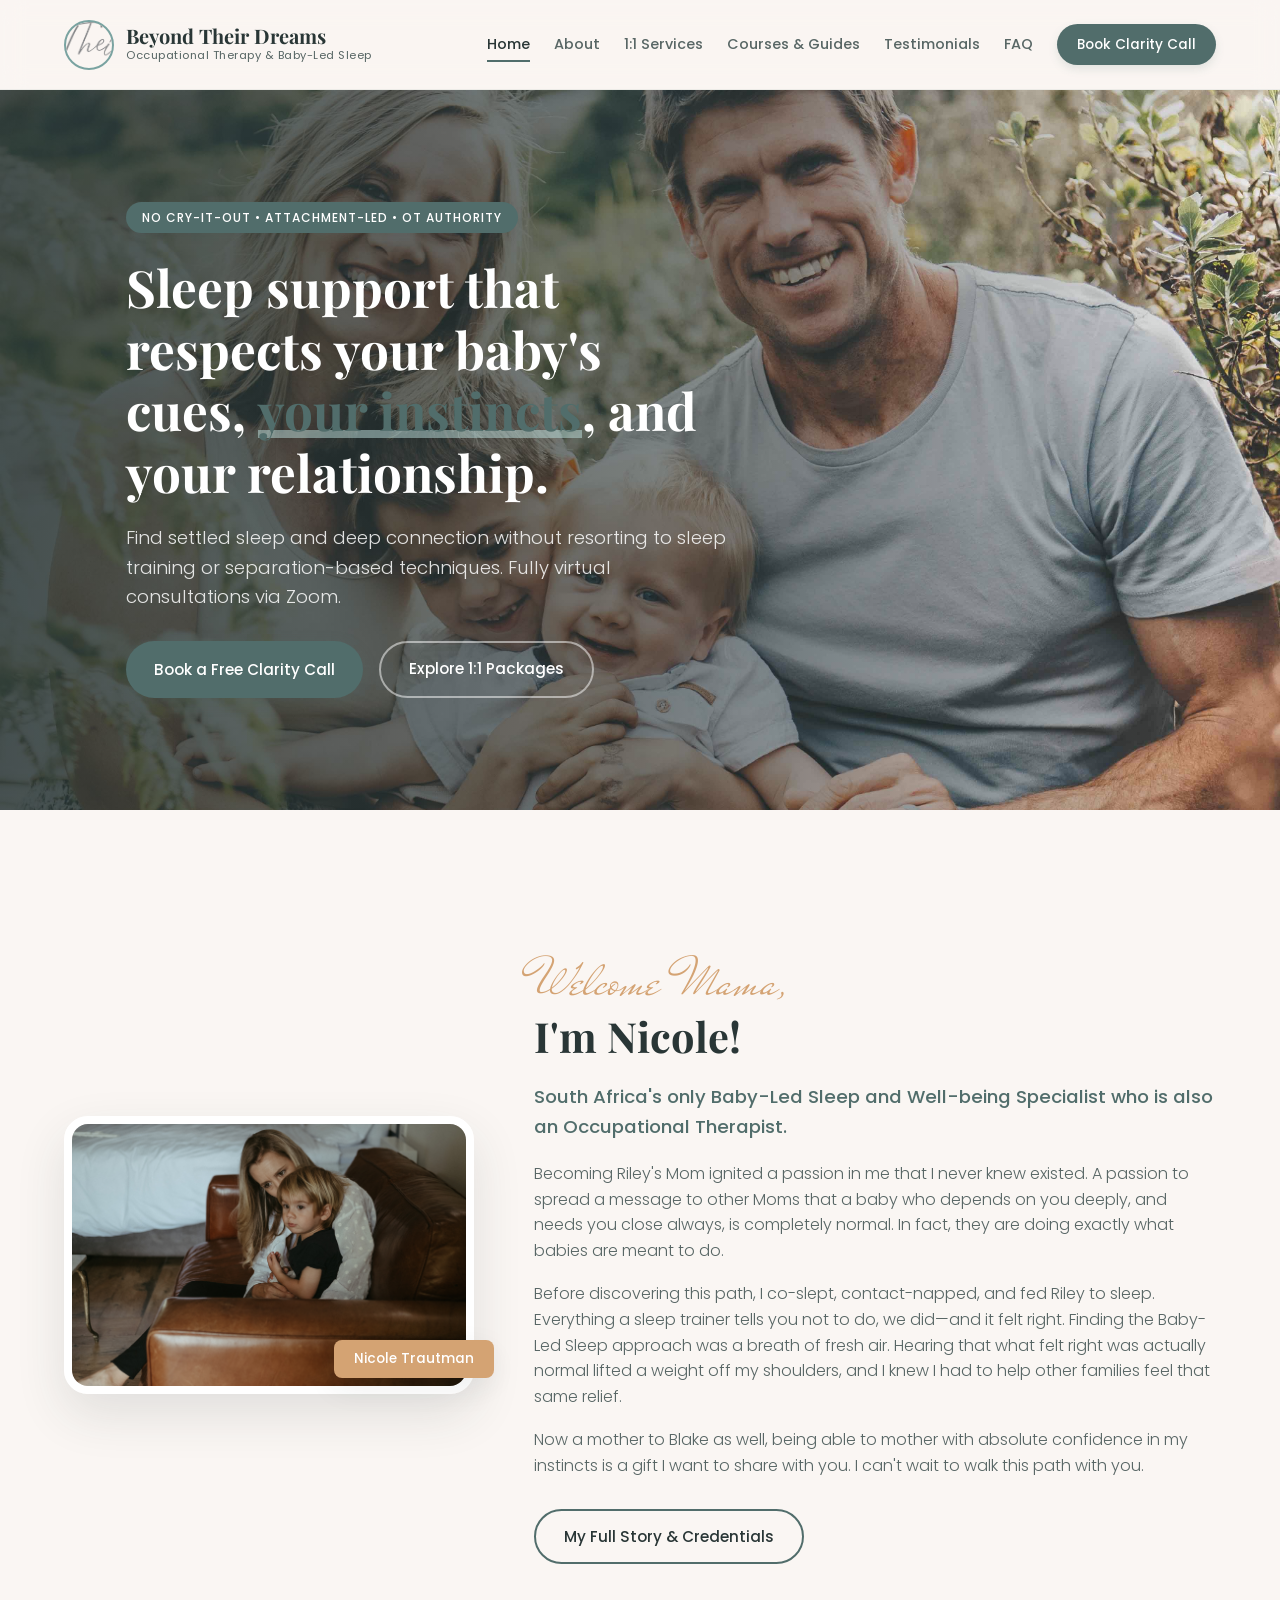
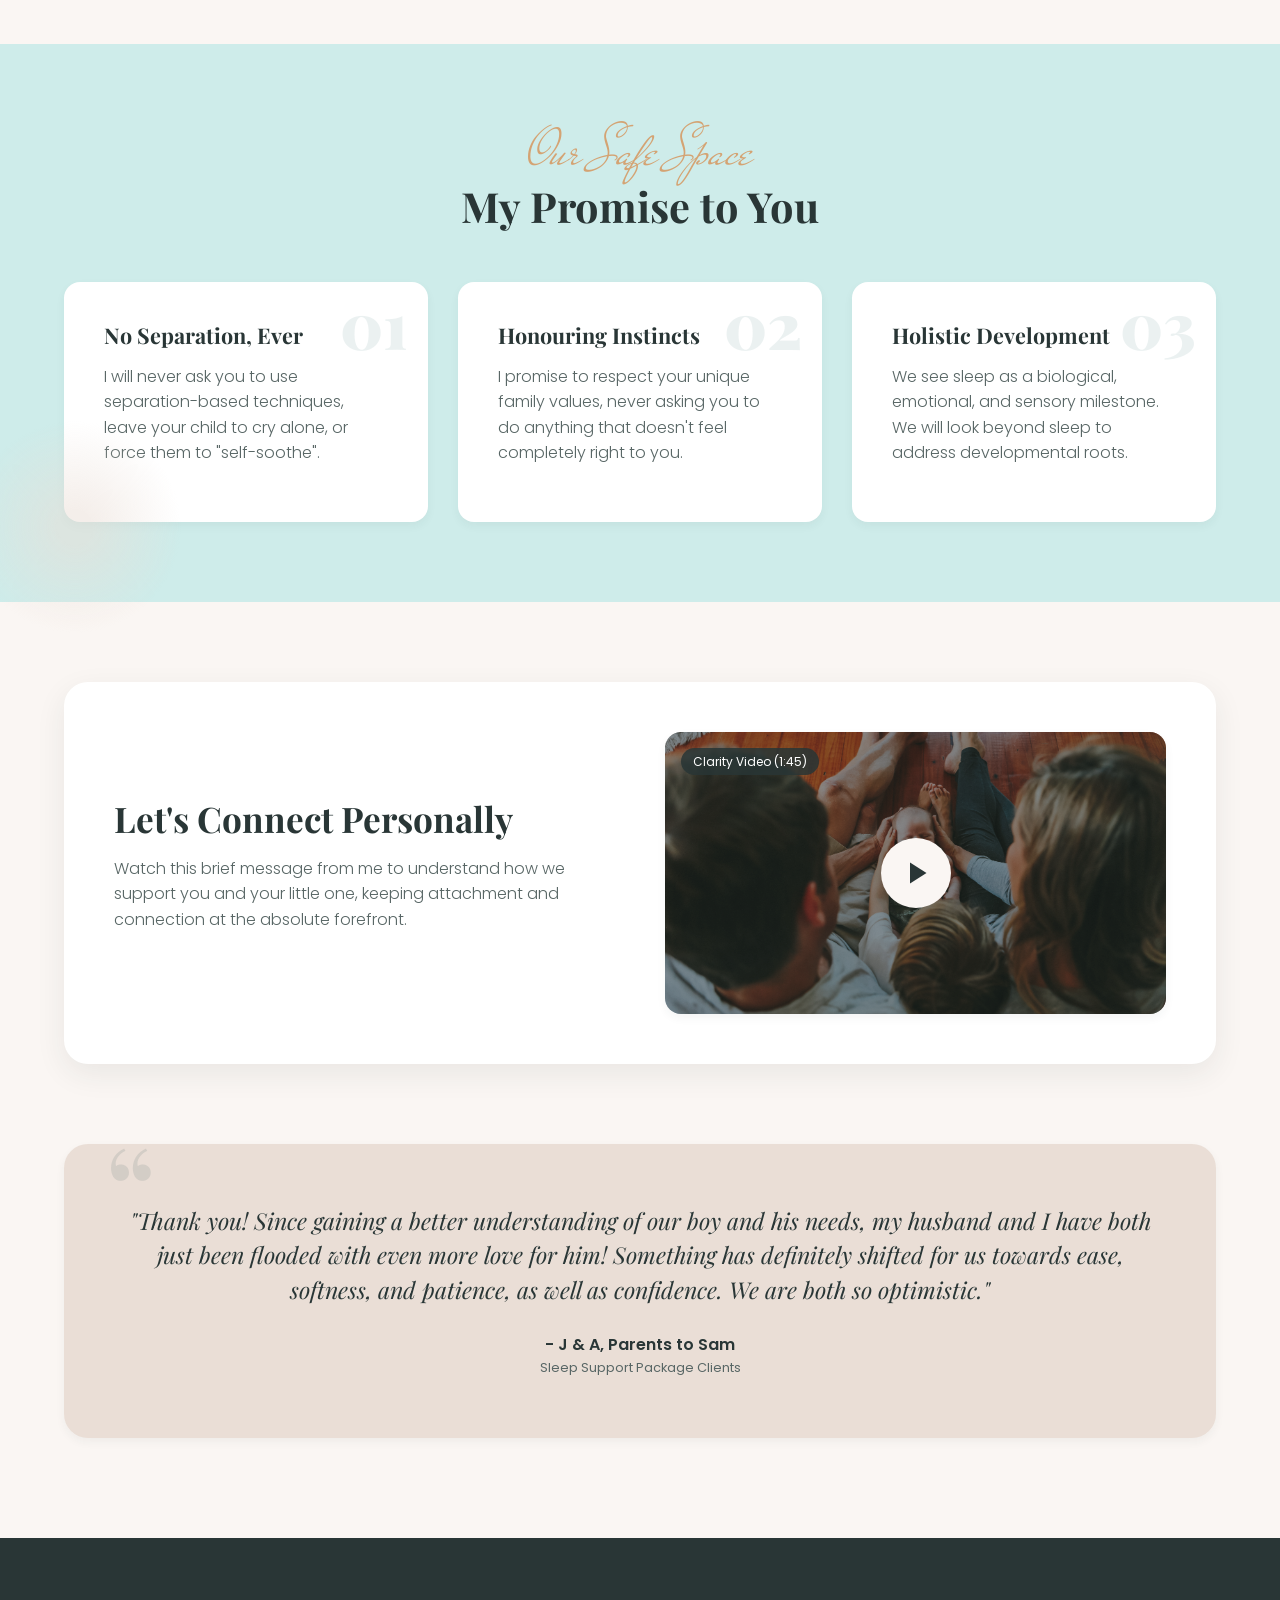
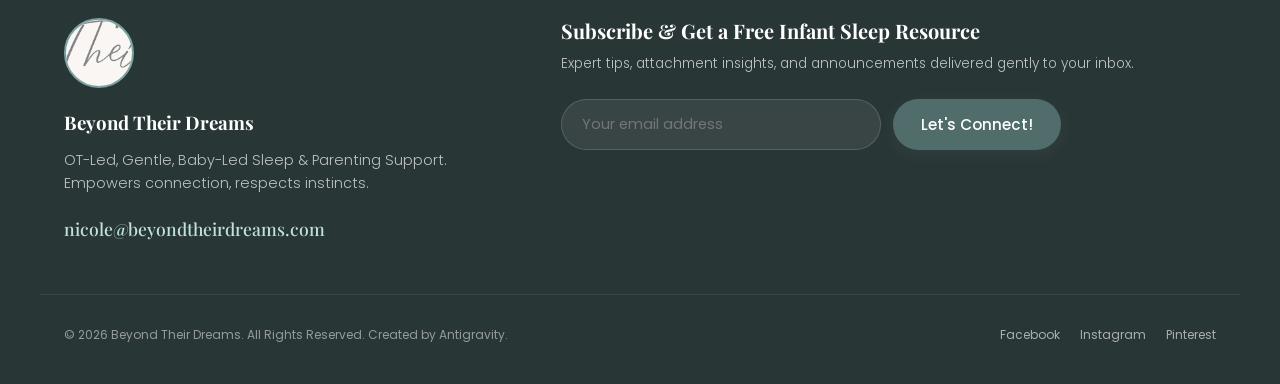
==== commit 0521212c: "Update logo to brand PNG, add cover images for all page banners, and implement premium scrolling ani" ====
--- a/index.html
+++ b/index.html
@@ -5,7 +5,7 @@
   <meta name="viewport" content="width=device-width, initial-scale=1.0">
   <title>Sleep without Sleep Training | Beyond Their Dreams</title>
   <meta name="description" content="Beyond Their Dreams works alongside families to find settled sleep without sleep training or separation-based techniques. Fully Occupational Therapist and IslaGrace Baby-Led Sleep certified.">
-  <link rel="icon" type="image/jpeg" href="assets/logo.jpg">
+  <link rel="icon" type="image/png" href="assets/logo.png">
   
   <!-- Modern Google Fonts -->
   <link rel="preconnect" href="https://fonts.googleapis.com">
@@ -20,7 +20,7 @@
   <header class="main-header" id="mainHeader">
     <div class="header-container">
       <a href="#home" class="brand-logo" id="logoLink">
-        <img src="assets/logo.jpg" alt="Beyond Their Dreams Logo" class="header-logo" id="headerLogo">
+        <img src="assets/logo.png" alt="Beyond Their Dreams Logo" class="header-logo" id="headerLogo">
         <div class="brand-text">
           <span class="title">Beyond Their Dreams</span>
           <span class="subtitle">Occupational Therapy & Baby-Led Sleep</span>
@@ -66,7 +66,7 @@
       </div>
 
       <!-- Trust Ribbon / Authority Credentials -->
-      <div class="credentials-ribbon">
+      <div class="credentials-ribbon animate-on-scroll">
         <div class="ribbon-item">
           <span class="ribbon-icon">🎓</span>
           <span class="ribbon-text">Occupational Therapist (OT) Led</span>
@@ -88,11 +88,11 @@
       <!-- Hi Mama / Nicole Introduction -->
       <div class="intro-block container">
         <div class="intro-grid">
-          <div class="intro-image-container">
+          <div class="intro-image-container animate-on-scroll animate-fade-right">
             <img src="assets/nicole.jpg" alt="Nicole Trautman portrait" class="intro-img">
             <div class="image-accent-tag">Nicole Trautman</div>
           </div>
-          <div class="intro-text-content">
+          <div class="intro-text-content animate-on-scroll delay-1">
             <span class="fancy-script">Welcome Mama,</span>
             <h2>I'm Nicole!</h2>
             <p class="subtitle-bold">South Africa's only Baby-Led Sleep and Well-being Specialist who is also an Occupational Therapist.</p>
@@ -112,17 +112,17 @@
           <span class="fancy-script center">Our Safe Space</span>
           <h2 class="center">My Promise to You</h2>
           <div class="promise-grid">
-            <div class="promise-card">
+            <div class="promise-card animate-on-scroll">
               <span class="promise-num">01</span>
               <h3>No Separation, Ever</h3>
               <p>I will never ask you to use separation-based techniques, leave your child to cry alone, or force them to "self-soothe".</p>
             </div>
-            <div class="promise-card">
+            <div class="promise-card animate-on-scroll delay-1">
               <span class="promise-num">02</span>
               <h3>Honouring Instincts</h3>
               <p>I promise to respect your unique family values, never asking you to do anything that doesn't feel completely right to you.</p>
             </div>
-            <div class="promise-card">
+            <div class="promise-card animate-on-scroll delay-2">
               <span class="promise-num">03</span>
               <h3>Holistic Development</h3>
               <p>We see sleep as a biological, emotional, and sensory milestone. We will look beyond sleep to address developmental roots.</p>
@@ -133,7 +133,7 @@
 
       <!-- Video Placeholder Section -->
       <div class="video-container-section container">
-        <div class="video-block">
+        <div class="video-block animate-on-scroll">
           <div class="video-text">
             <h2>Let's Connect Personally</h2>
             <p>Watch this brief message from me to understand how we support you and your little one, keeping attachment and connection at the absolute forefront.</p>
@@ -154,7 +154,7 @@
       </div>
 
       <!-- Featured Testimonial -->
-      <div class="featured-testimonial container">
+      <div class="featured-testimonial container animate-on-scroll">
         <div class="testimonial-bubble">
           <p>"Thank you! Since gaining a better understanding of our boy and his needs, my husband and I have both just been flooded with even more love for him! Something has definitely shifted for us towards ease, softness, and patience, as well as confidence. We are both so optimistic."</p>
           <div class="author-meta">
@@ -167,7 +167,7 @@
 
     <!-- ABOUT VIEW -->
     <section class="view" id="view-about">
-      <div class="page-header-banner">
+      <div class="page-header-banner banner-about">
         <div class="container">
           <span class="fancy-script">Rooted in Connection</span>
           <h1>About My Approach</h1>
@@ -214,7 +214,7 @@
 
     <!-- SERVICES VIEW -->
     <section class="view" id="view-services">
-      <div class="page-header-banner">
+      <div class="page-header-banner banner-services">
         <div class="container">
           <span class="fancy-script">Bespoke Guidance</span>
           <h1>1:1 Zoom Support Packages</h1>
@@ -519,7 +519,7 @@
 
     <!-- COURSES & GUIDES VIEW -->
     <section class="view" id="view-courses">
-      <div class="page-header-banner">
+      <div class="page-header-banner banner-courses">
         <div class="container">
           <span class="fancy-script">Empowered Education</span>
           <h1>Self-Paced Courses & Digital Guides</h1>
@@ -698,7 +698,7 @@
 
     <!-- TESTIMONIALS VIEW -->
     <section class="view" id="view-testimonials">
-      <div class="page-header-banner">
+      <div class="page-header-banner banner-testimonials">
         <div class="container">
           <span class="fancy-script">Hearts Filled With Love</span>
           <h1>Parent Stories & Feedback</h1>
@@ -750,7 +750,7 @@
 
     <!-- FAQ VIEW -->
     <section class="view" id="view-faq">
-      <div class="page-header-banner">
+      <div class="page-header-banner banner-faq">
         <div class="container">
           <span class="fancy-script">Clear Reassurance</span>
           <h1>Frequently Asked Questions</h1>
@@ -810,6 +810,7 @@
   <footer class="main-footer">
     <div class="container footer-grid">
       <div class="footer-brand">
+        <img src="assets/logo.png" alt="Beyond Their Dreams Logo" class="footer-logo" id="footerLogo">
         <h3>Beyond Their Dreams</h3>
         <p>OT-Led, Gentle, Baby-Led Sleep & Parenting Support. Empowers connection, respects instincts.</p>
         <span class="footer-contact">nicole@beyondtheirdreams.com</span>
--- a/style.css
+++ b/style.css
@@ -385,23 +385,55 @@
 
 /* Banner for Inner Pages */
 .page-header-banner {
-  background-color: var(--bg-secondary);
-  padding: 60px 0;
+  background-size: cover;
+  background-position: center;
+  padding: 80px 0;
   margin-bottom: 50px;
   text-align: center;
   position: relative;
   overflow: hidden;
+  border-bottom: 1px solid rgba(81, 109, 107, 0.08);
 }
 
 .page-header-banner::before {
   content: '';
   position: absolute;
-  width: 300px;
-  height: 300px;
-  border-radius: 50%;
-  background-color: rgba(206, 236, 234, 0.3);
-  top: -150px;
-  right: -50px;
+  top: 0;
+  left: 0;
+  width: 100%;
+  height: 100%;
+  background: linear-gradient(
+    to bottom,
+    rgba(250, 246, 243, 0.88) 0%,
+    rgba(250, 246, 243, 0.94) 100%
+  );
+  z-index: 1;
+}
+
+.page-header-banner .container {
+  position: relative;
+  z-index: 2;
+}
+
+/* Unique Page Banner Backgrounds */
+.banner-about {
+  background-image: url('assets/baby-sleeping.png');
+}
+
+.banner-services {
+  background-image: url('assets/consult.jpg');
+}
+
+.banner-courses {
+  background-image: url('assets/courses-cover.jpg');
+}
+
+.banner-testimonials {
+  background-image: url('assets/testimonials-cover.jpg');
+}
+
+.banner-faq {
+  background-image: url('assets/faq-cover.jpg');
 }
 
 .page-header-banner h1 {
@@ -1455,6 +1487,22 @@
   border-bottom: 1px solid rgba(255, 255, 255, 0.08);
   padding-bottom: 50px;
   margin-bottom: 30px;
+}
+
+.footer-logo {
+  width: 70px;
+  height: 70px;
+  border-radius: 50%;
+  object-fit: cover;
+  border: 2px solid var(--color-primary-light);
+  margin-bottom: 15px;
+  background-color: var(--bg-primary);
+  transition: var(--transition-smooth);
+}
+
+.footer-logo:hover {
+  transform: scale(1.08) rotate(5deg);
+  border-color: var(--color-accent-gold);
 }
 
 .footer-brand h3 {
@@ -1832,3 +1880,117 @@
     padding: 30px 24px;
   }
 }
+
+/* ==========================================================================
+   PREMIUM STATE-OF-THE-ART ANIMATIONS & MICRO-INTERACTIONS
+   ========================================================================== */
+
+/* Keyframe entrance animations */
+@keyframes fadeInUp {
+  from {
+    opacity: 0;
+    transform: translateY(24px) scale(0.99);
+  }
+  to {
+    opacity: 1;
+    transform: translateY(0) scale(1);
+  }
+}
+
+@keyframes fadeInRight {
+  from {
+    opacity: 0;
+    transform: translateX(-24px);
+  }
+  to {
+    opacity: 1;
+    transform: translateX(0);
+  }
+}
+
+@keyframes pulseGold {
+  0% {
+    box-shadow: 0 0 0 0 rgba(212, 163, 115, 0.4);
+  }
+  70% {
+    box-shadow: 0 0 0 10px rgba(212, 163, 115, 0);
+  }
+  100% {
+    box-shadow: 0 0 0 0 rgba(212, 163, 115, 0);
+  }
+}
+
+/* Page transitions */
+.view.active {
+  display: block;
+  animation: fadeInUp 0.7s cubic-bezier(0.16, 1, 0.3, 1) forwards;
+}
+
+/* Scroll Entrance Animations */
+.animate-on-scroll {
+  opacity: 0;
+  transform: translateY(28px) scale(0.98);
+  transition: opacity 0.9s cubic-bezier(0.16, 1, 0.3, 1), transform 0.9s cubic-bezier(0.16, 1, 0.3, 1);
+}
+
+.animate-on-scroll.in-view {
+  opacity: 1;
+  transform: translateY(0) scale(1);
+}
+
+.animate-fade-right {
+  transform: translateX(-28px) scale(0.98);
+}
+
+.animate-fade-right.in-view {
+  transform: translateX(0) scale(1);
+}
+
+/* Micro-Interaction Hover Transitions */
+.promise-card, .course-card, .testimonial-card {
+  transition: var(--transition-smooth);
+}
+
+.promise-card:hover, .course-card:hover, .testimonial-card:hover {
+  transform: translateY(-8px) scale(1.01);
+  box-shadow: 0 20px 40px rgba(41, 54, 54, 0.12);
+  border-color: var(--color-accent-gold);
+}
+
+.btn {
+  transition: var(--transition-smooth);
+}
+
+.btn:hover {
+  transform: translateY(-3px) scale(1.02);
+}
+
+.btn:active {
+  transform: translateY(-1px) scale(0.99);
+}
+
+.popular-col {
+  position: relative;
+}
+
+.popular-col::after {
+  content: 'Most Popular';
+  position: absolute;
+  top: -12px;
+  right: 12px;
+  background-color: var(--color-accent-gold);
+  color: var(--text-light);
+  font-size: 0.65rem;
+  font-weight: 600;
+  text-transform: uppercase;
+  padding: 3px 8px;
+  border-radius: var(--radius-sm);
+  letter-spacing: 0.5px;
+}
+
+/* Stagger Delay Classes */
+.delay-1 { transition-delay: 0.1s; }
+.delay-2 { transition-delay: 0.2s; }
+.delay-3 { transition-delay: 0.3s; }
+.delay-4 { transition-delay: 0.4s; }
+
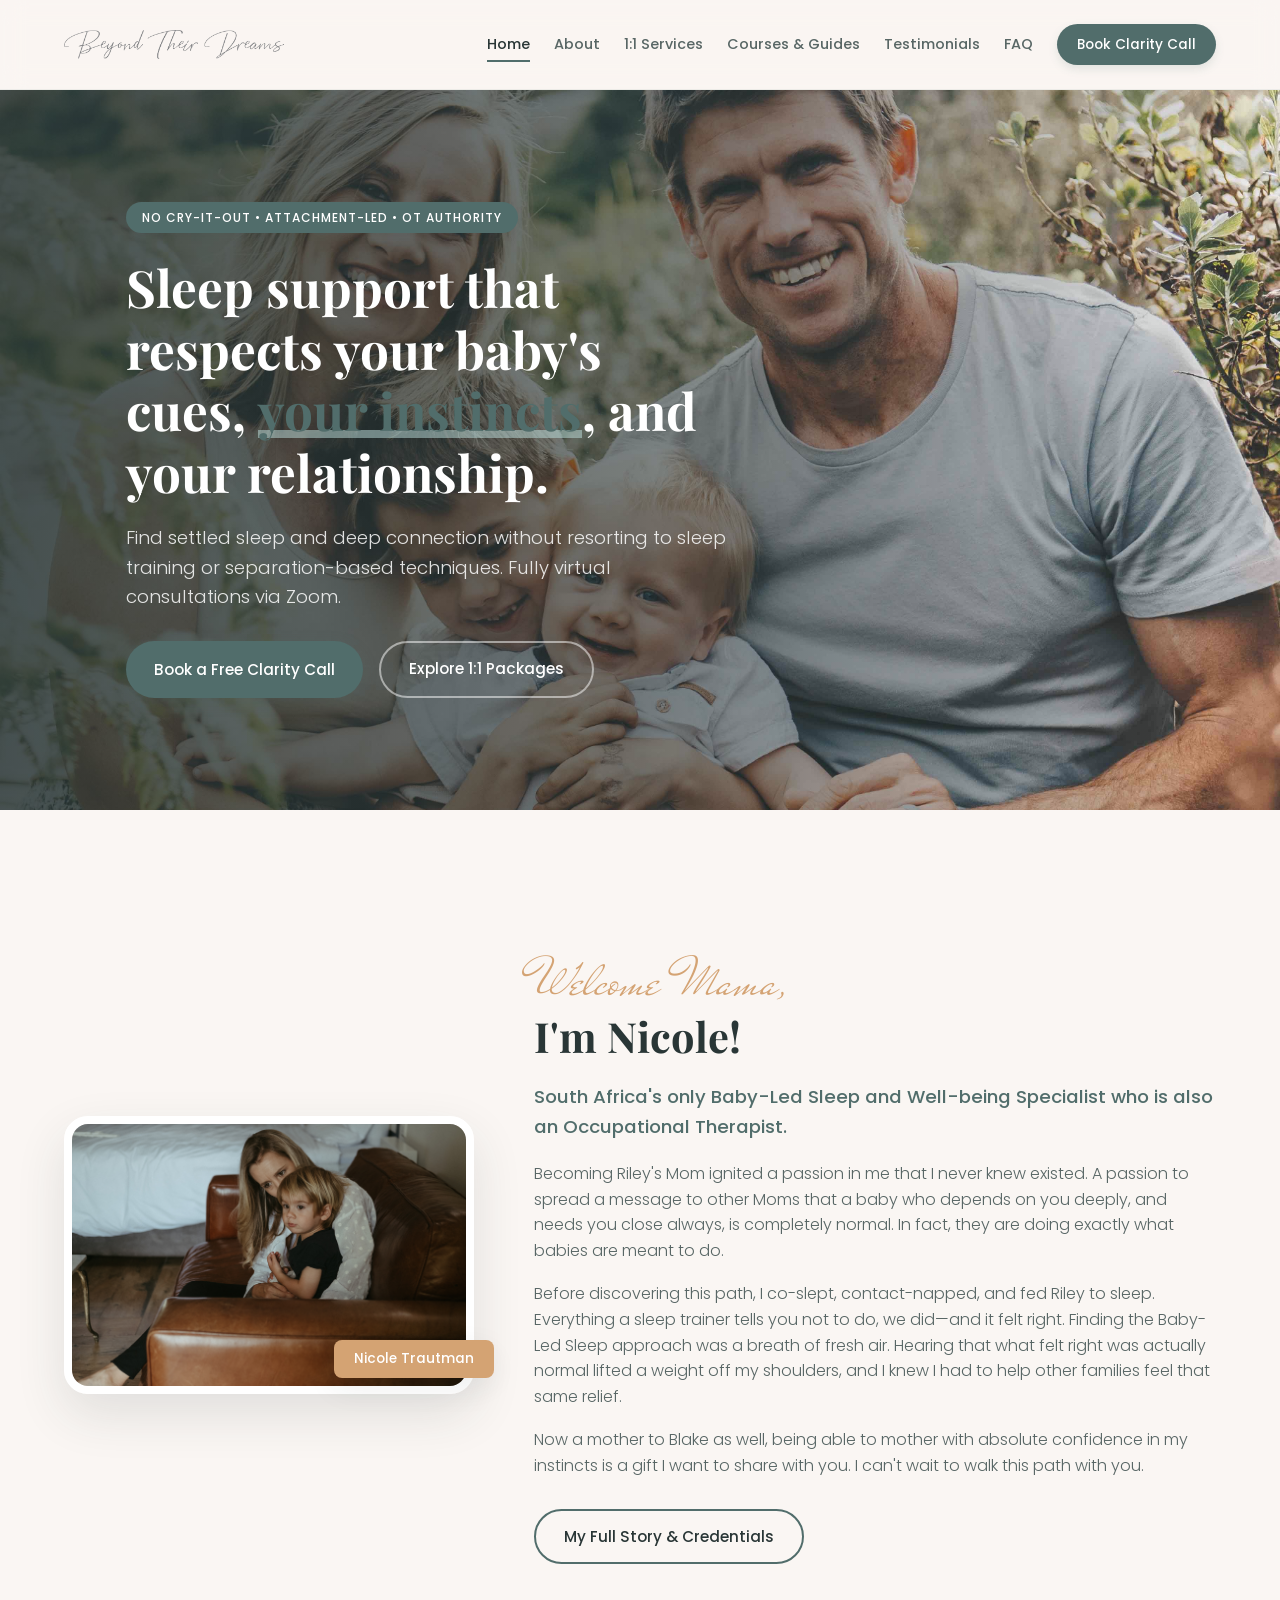
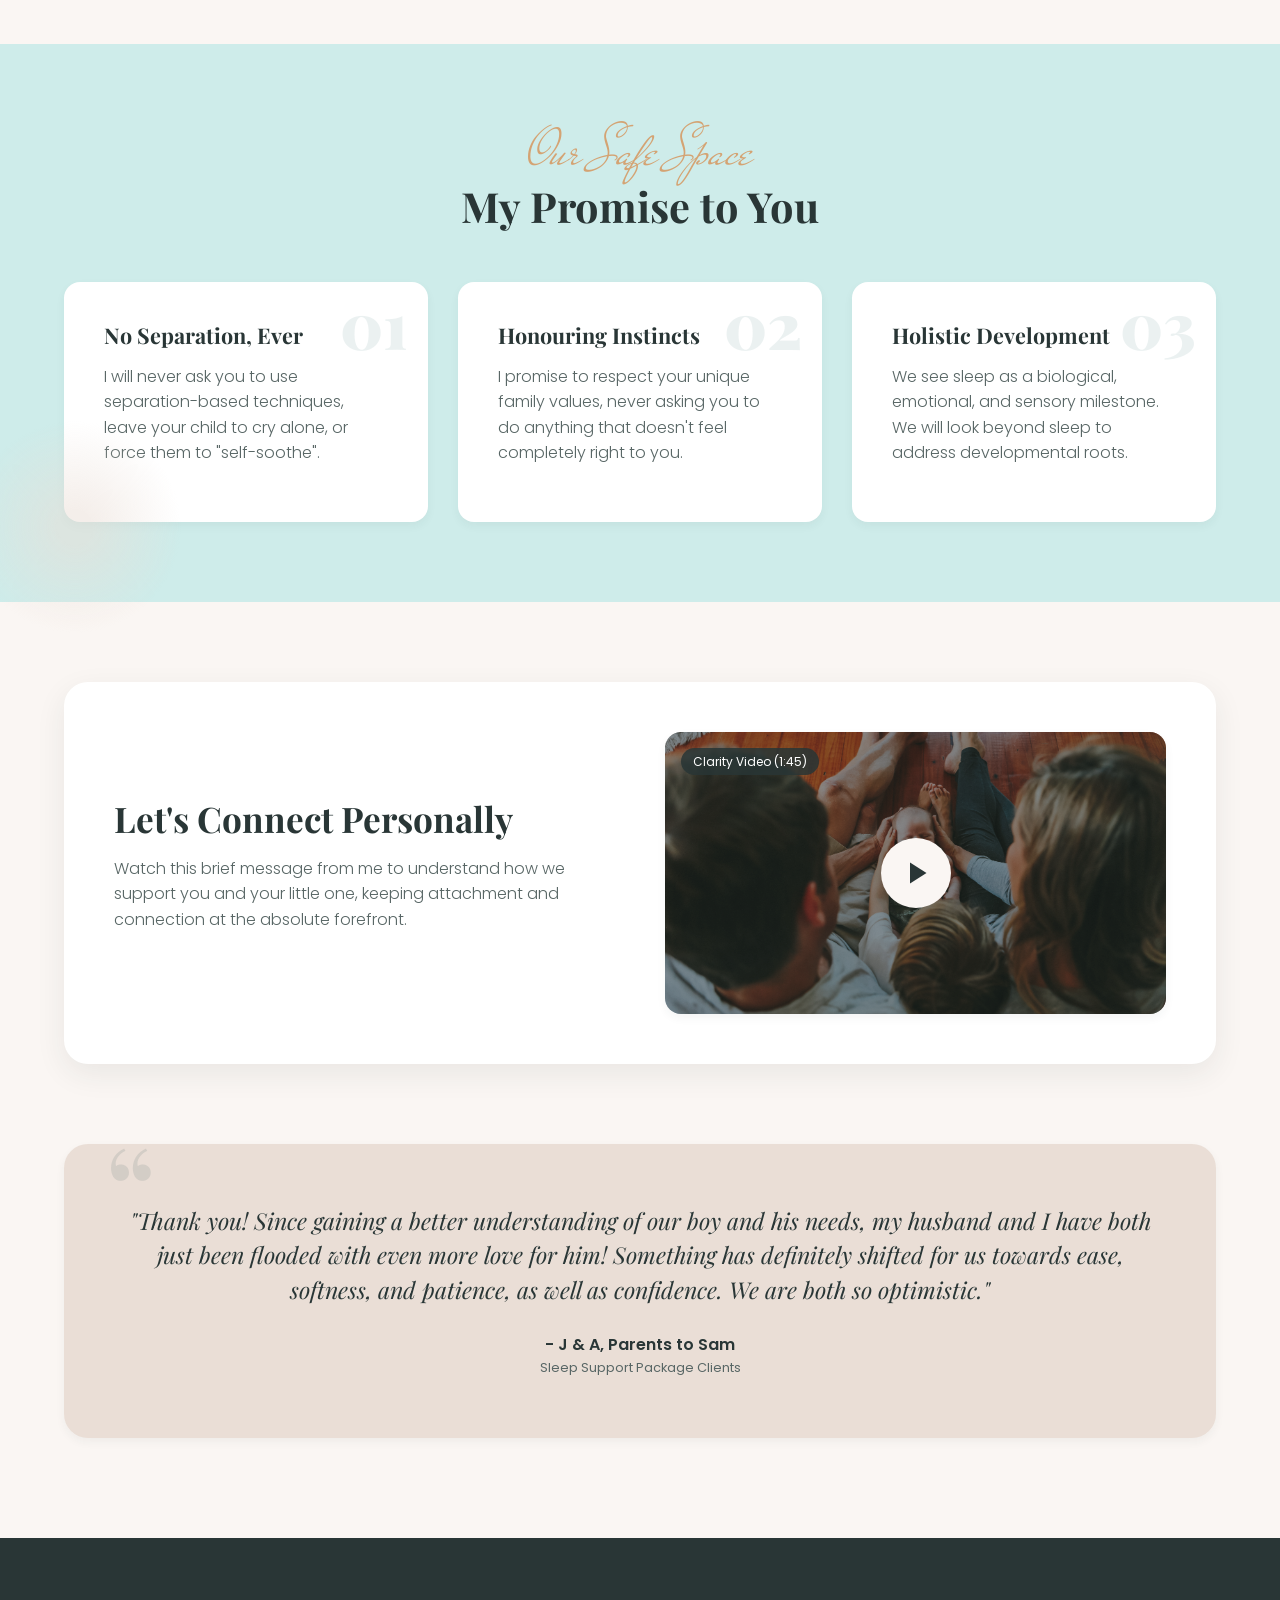
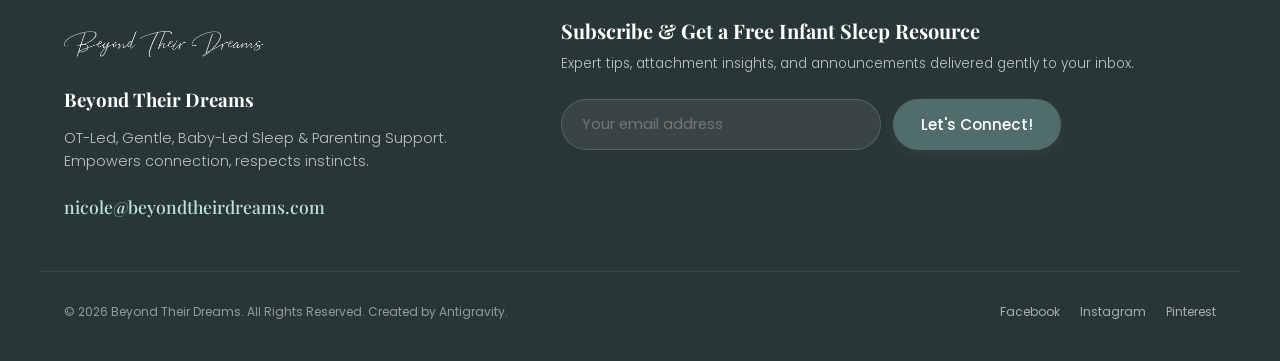
==== commit 536e4d36: "Fix: Replace all inner page banners with full-screen hero images, fix logo display (no circle), fix " ====
--- a/index.html
+++ b/index.html
@@ -21,10 +21,6 @@
     <div class="header-container">
       <a href="#home" class="brand-logo" id="logoLink">
         <img src="assets/logo.png" alt="Beyond Their Dreams Logo" class="header-logo" id="headerLogo">
-        <div class="brand-text">
-          <span class="title">Beyond Their Dreams</span>
-          <span class="subtitle">Occupational Therapy & Baby-Led Sleep</span>
-        </div>
       </a>
       
       <!-- Hamburger Menu for Mobile -->
@@ -167,11 +163,12 @@
 
     <!-- ABOUT VIEW -->
     <section class="view" id="view-about">
-      <div class="page-header-banner banner-about">
-        <div class="container">
+      <div class="page-hero" style="background-image: url('assets/about-banner.jpg');">
+        <div class="page-hero-overlay"></div>
+        <div class="page-hero-content">
           <span class="fancy-script">Rooted in Connection</span>
           <h1>About My Approach</h1>
-          <p class="lead">Honouring the mother's instincts and the baby's biological cues.</p>
+          <p class="page-hero-lead">Honouring the mother's instincts and the baby's biological cues.</p>
         </div>
       </div>
 
@@ -214,11 +211,12 @@
 
     <!-- SERVICES VIEW -->
     <section class="view" id="view-services">
-      <div class="page-header-banner banner-services">
-        <div class="container">
+      <div class="page-hero" style="background-image: url('assets/services-banner.jpg');">
+        <div class="page-hero-overlay"></div>
+        <div class="page-hero-content">
           <span class="fancy-script">Bespoke Guidance</span>
           <h1>1:1 Zoom Support Packages</h1>
-          <p class="lead">There is no one-size-fits-all approach here. All services are virtual and tailored to your unique baby.</p>
+          <p class="page-hero-lead">There is no one-size-fits-all approach here. All services are virtual and tailored to your unique baby.</p>
         </div>
       </div>
 
@@ -519,11 +517,12 @@
 
     <!-- COURSES & GUIDES VIEW -->
     <section class="view" id="view-courses">
-      <div class="page-header-banner banner-courses">
-        <div class="container">
+      <div class="page-hero" style="background-image: url('assets/courses-banner.jpg');">
+        <div class="page-hero-overlay"></div>
+        <div class="page-hero-content">
           <span class="fancy-script">Empowered Education</span>
-          <h1>Self-Paced Courses & Digital Guides</h1>
-          <p class="lead">Instantly downloadable, evidence-based webinars, toolkits, and step-by-step guides to heal sleep at home.</p>
+          <h1>Self-Paced Courses &amp; Digital Guides</h1>
+          <p class="page-hero-lead">Instantly downloadable, evidence-based webinars, toolkits, and step-by-step guides to heal sleep at home.</p>
         </div>
       </div>
 
@@ -698,11 +697,12 @@
 
     <!-- TESTIMONIALS VIEW -->
     <section class="view" id="view-testimonials">
-      <div class="page-header-banner banner-testimonials">
-        <div class="container">
+      <div class="page-hero" style="background-image: url('assets/testimonials-banner.jpg');">
+        <div class="page-hero-overlay"></div>
+        <div class="page-hero-content">
           <span class="fancy-script">Hearts Filled With Love</span>
-          <h1>Parent Stories & Feedback</h1>
-          <p class="lead">Gentle parenting is a journey. See how moms and dads found peace, options, and confidence without crying.</p>
+          <h1>Parent Stories &amp; Feedback</h1>
+          <p class="page-hero-lead">Gentle parenting is a journey. See how moms and dads found peace, options, and confidence without crying.</p>
         </div>
       </div>
 
@@ -750,11 +750,12 @@
 
     <!-- FAQ VIEW -->
     <section class="view" id="view-faq">
-      <div class="page-header-banner banner-faq">
-        <div class="container">
+      <div class="page-hero" style="background-image: url('assets/faq-banner.jpg');">
+        <div class="page-hero-overlay"></div>
+        <div class="page-hero-content">
           <span class="fancy-script">Clear Reassurance</span>
           <h1>Frequently Asked Questions</h1>
-          <p class="lead">Answers to common questions about Baby-Led Sleep and how virtual packages operate.</p>
+          <p class="page-hero-lead">Answers to common questions about Baby-Led Sleep and how virtual packages operate.</p>
         </div>
       </div>
 
--- a/style.css
+++ b/style.css
@@ -253,17 +253,16 @@
 }
 
 .header-logo {
-  width: 50px;
-  height: 50px;
-  border-radius: 50%;
-  object-fit: cover;
-  border: 2px solid var(--color-primary-light);
+  height: 48px;
+  width: auto;
+  max-width: 220px;
+  object-fit: contain;
+  display: block;
   transition: var(--transition-smooth);
 }
 
 .main-header.shrink .header-logo {
-  width: 40px;
-  height: 40px;
+  height: 36px;
 }
 
 .brand-text {
@@ -272,11 +271,7 @@
 }
 
 .brand-text .title {
-  font-family: var(--font-serif);
-  font-weight: 700;
-  font-size: 1.25rem;
-  color: var(--color-primary-dark);
-  line-height: 1.1;
+  display: none;
 }
 
 .brand-text .subtitle {
@@ -383,70 +378,67 @@
   transform: translateY(0) scale(1);
 }
 
-/* Banner for Inner Pages */
-.page-header-banner {
+/* ==========================================================================
+   INNER PAGE FULL-SCREEN HERO SECTIONS
+   ========================================================================== */
+.page-hero {
+  position: relative;
+  height: 55vh;
+  min-height: 380px;
+  display: flex;
+  align-items: center;
+  justify-content: center;
   background-size: cover;
   background-position: center;
-  padding: 80px 0;
-  margin-bottom: 50px;
-  text-align: center;
-  position: relative;
+  margin-bottom: 60px;
   overflow: hidden;
-  border-bottom: 1px solid rgba(81, 109, 107, 0.08);
-}
-
-.page-header-banner::before {
-  content: '';
+}
+
+.page-hero-overlay {
   position: absolute;
-  top: 0;
-  left: 0;
-  width: 100%;
-  height: 100%;
+  inset: 0;
   background: linear-gradient(
-    to bottom,
-    rgba(250, 246, 243, 0.88) 0%,
-    rgba(250, 246, 243, 0.94) 100%
+    to right,
+    rgba(29, 38, 38, 0.82) 0%,
+    rgba(29, 38, 38, 0.55) 60%,
+    rgba(29, 38, 38, 0.35) 100%
   );
   z-index: 1;
 }
 
-.page-header-banner .container {
+.page-hero-content {
   position: relative;
   z-index: 2;
-}
-
-/* Unique Page Banner Backgrounds */
-.banner-about {
-  background-image: url('assets/baby-sleeping.png');
-}
-
-.banner-services {
-  background-image: url('assets/consult.jpg');
-}
-
-.banner-courses {
-  background-image: url('assets/courses-cover.jpg');
-}
-
-.banner-testimonials {
-  background-image: url('assets/testimonials-cover.jpg');
-}
-
-.banner-faq {
-  background-image: url('assets/faq-cover.jpg');
-}
-
-.page-header-banner h1 {
-  margin-top: 10px;
-  color: var(--color-primary-dark);
-}
-
-.page-header-banner .lead {
-  font-size: 1.15rem;
-  color: var(--text-muted);
-  max-width: 600px;
-  margin: 10px auto 0;
-}
+  text-align: center;
+  max-width: 720px;
+  padding: 0 24px;
+}
+
+.page-hero-content .fancy-script {
+  color: var(--color-accent-gold);
+  font-size: 3rem;
+  margin-bottom: 8px;
+  display: block;
+  text-shadow: 0 2px 12px rgba(0,0,0,0.4);
+}
+
+.page-hero-content h1 {
+  color: #ffffff;
+  font-size: clamp(2rem, 5vw, 3.4rem);
+  margin-top: 4px;
+  margin-bottom: 16px;
+  text-shadow: 0 2px 16px rgba(0,0,0,0.5);
+}
+
+.page-hero-lead {
+  color: rgba(255, 255, 255, 0.88);
+  font-size: clamp(1rem, 2vw, 1.2rem);
+  font-weight: 300;
+  max-width: 580px;
+  margin: 0 auto;
+  line-height: 1.6;
+}
+
 
 /* ==========================================================================
    HOME PAGE SPECIFIC STYLES
@@ -1490,19 +1482,20 @@
 }
 
 .footer-logo {
-  width: 70px;
-  height: 70px;
-  border-radius: 50%;
-  object-fit: cover;
-  border: 2px solid var(--color-primary-light);
-  margin-bottom: 15px;
-  background-color: var(--bg-primary);
+  height: 52px;
+  width: auto;
+  max-width: 200px;
+  object-fit: contain;
+  margin-bottom: 18px;
+  display: block;
+  opacity: 0.9;
+  filter: brightness(0) invert(1);
   transition: var(--transition-smooth);
 }
 
 .footer-logo:hover {
-  transform: scale(1.08) rotate(5deg);
-  border-color: var(--color-accent-gold);
+  opacity: 1;
+  transform: scale(1.04);
 }
 
 .footer-brand h3 {
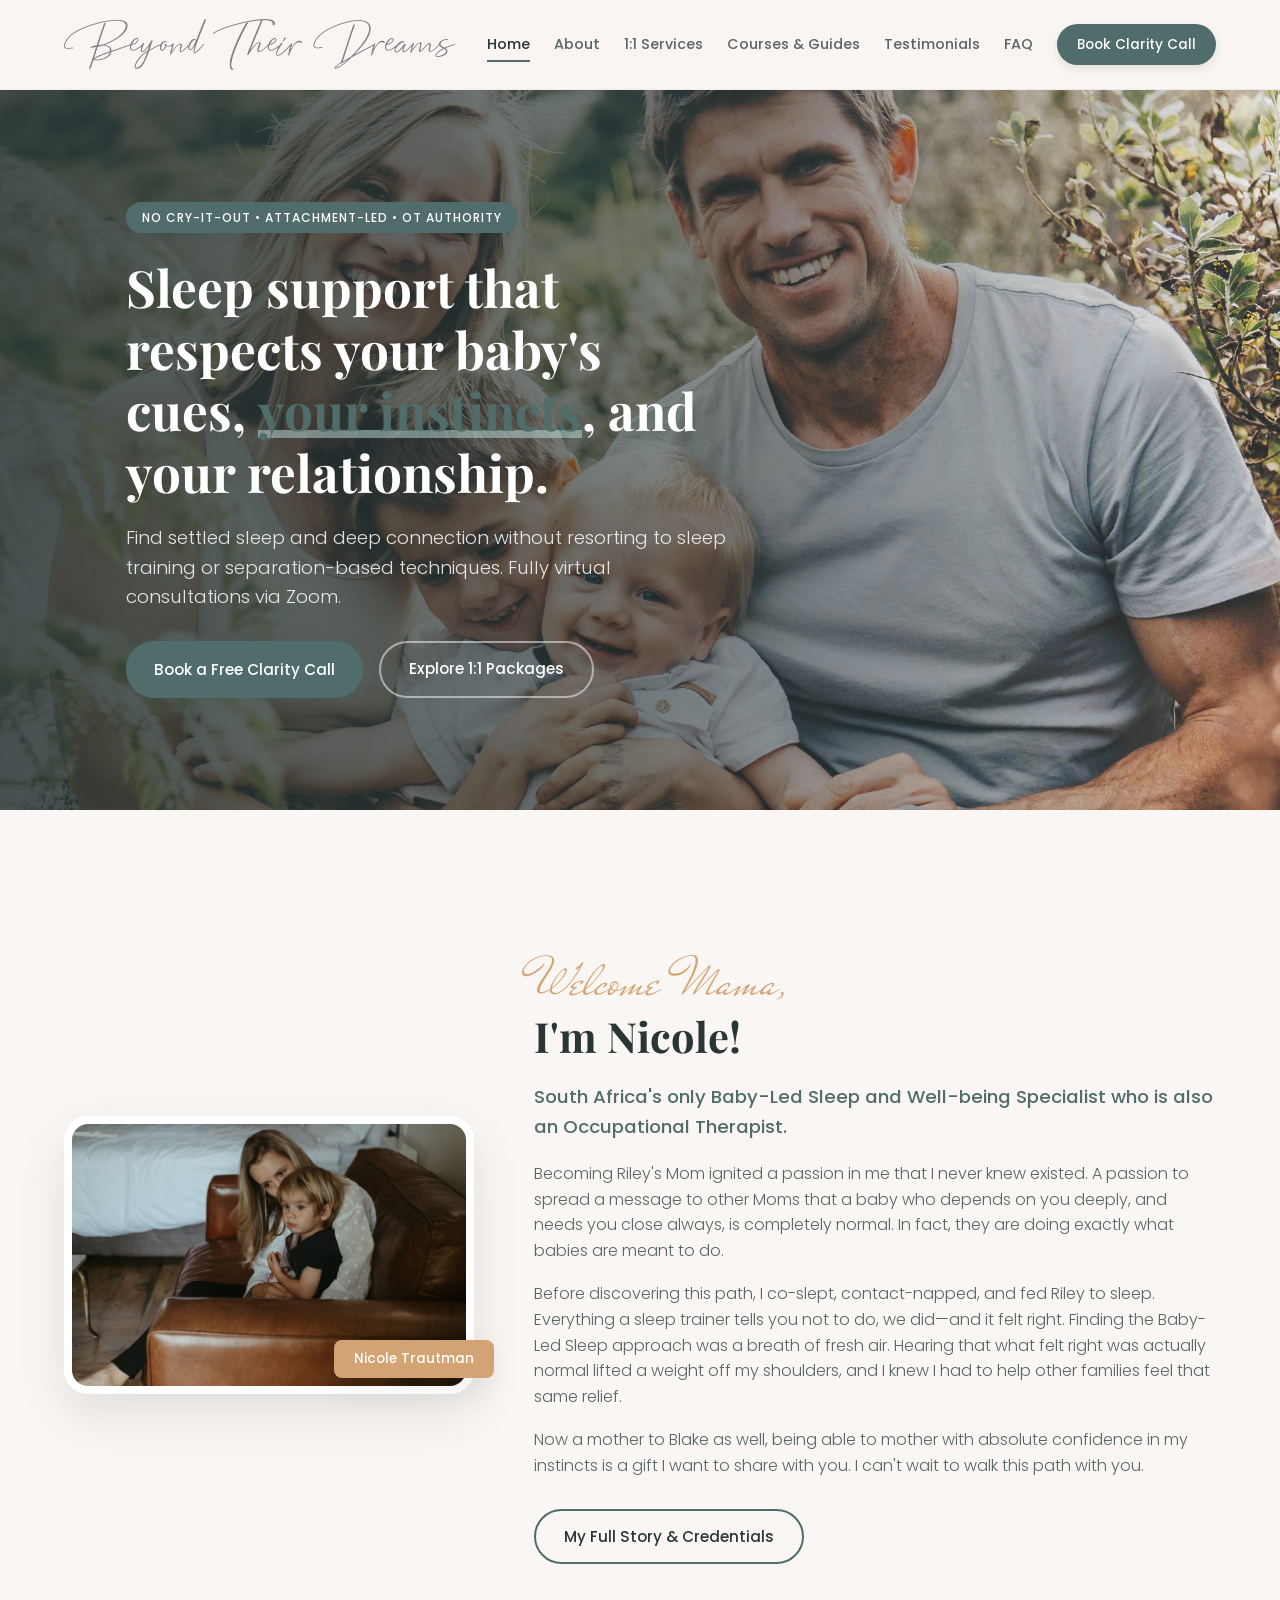
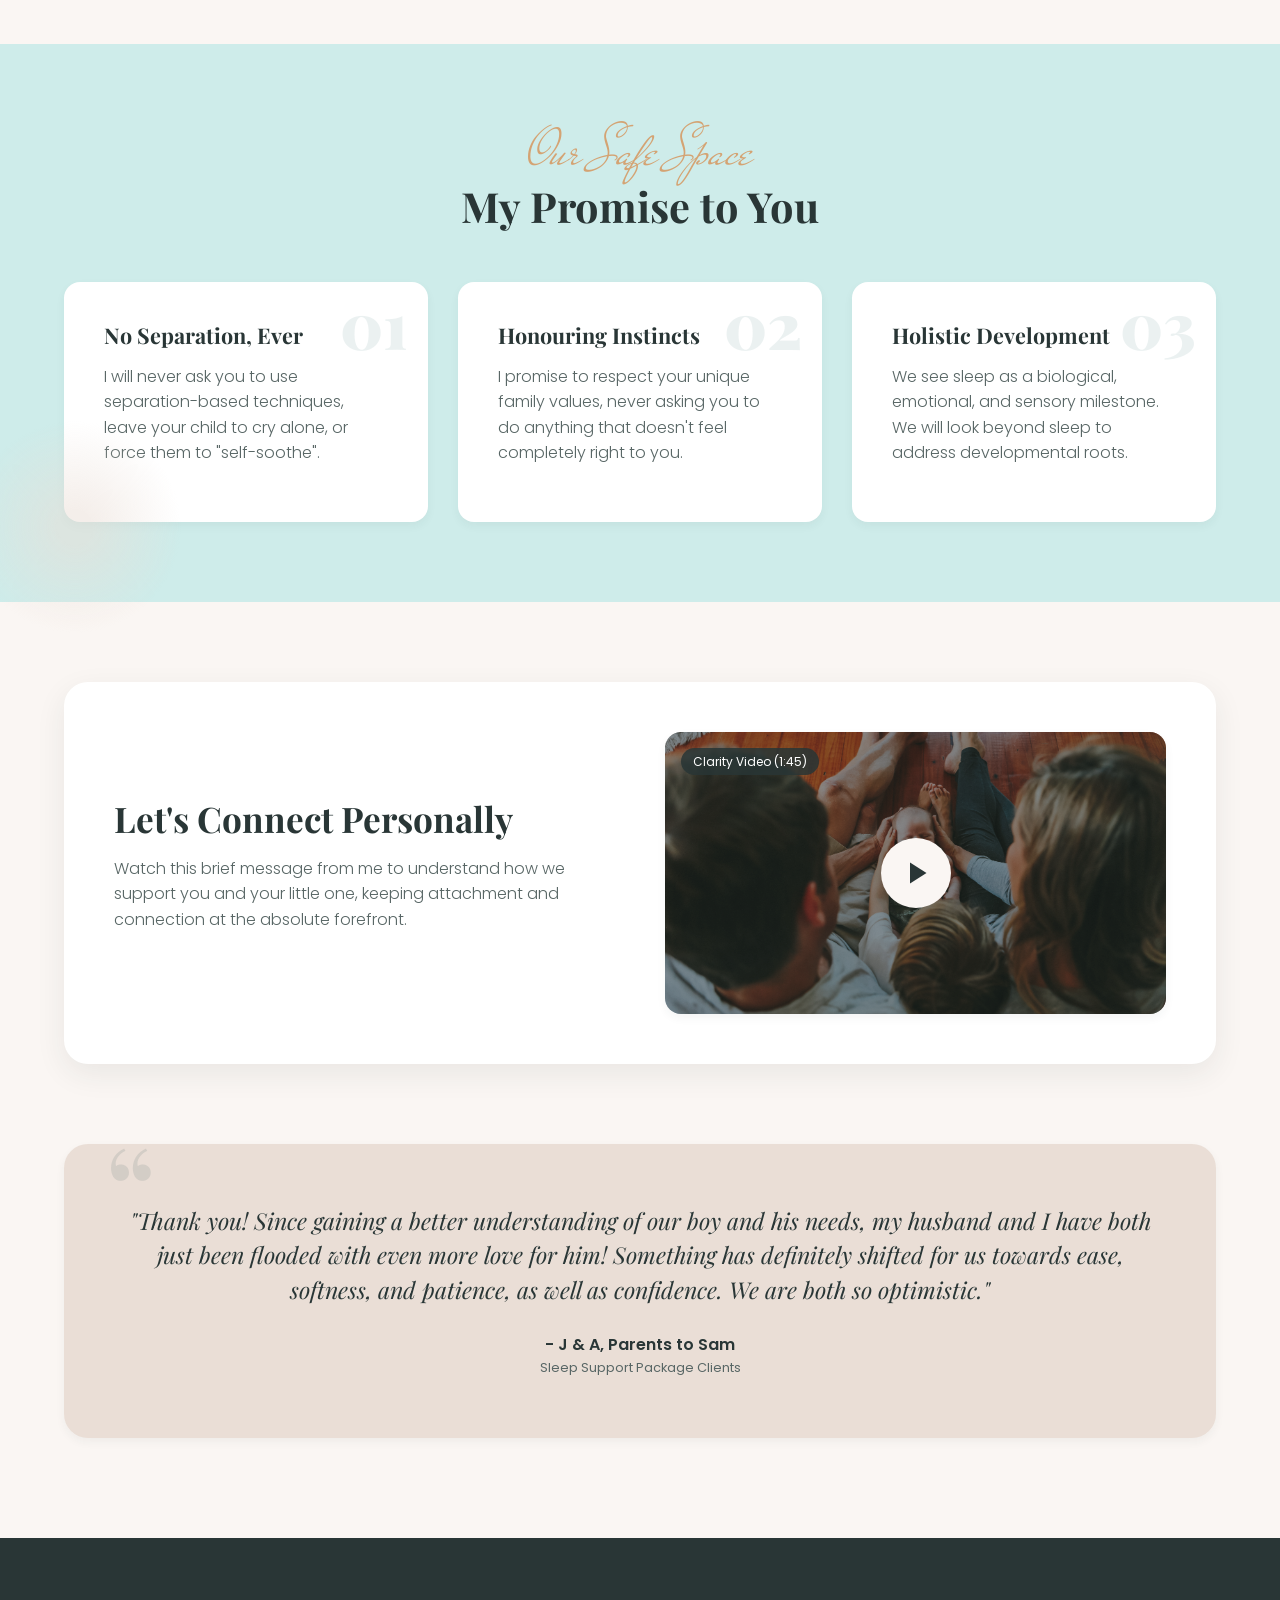
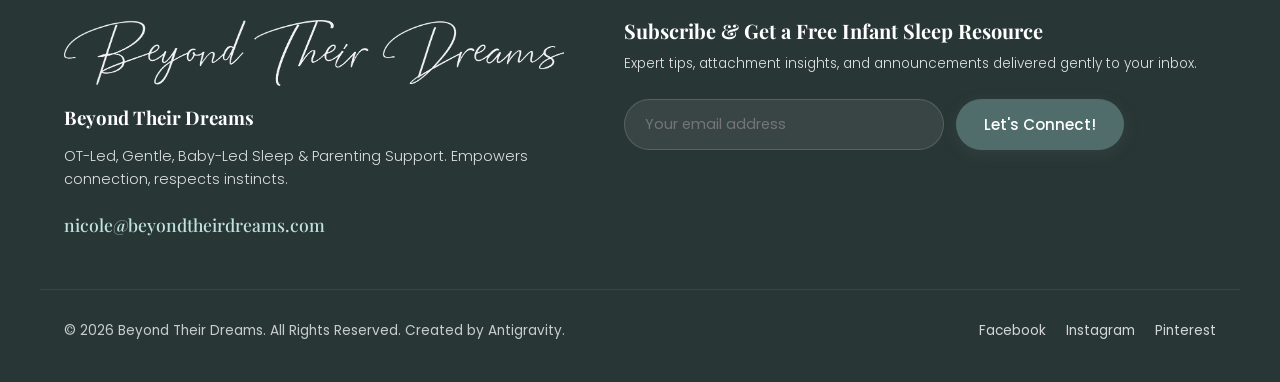
==== commit 4cfe6564: "Fix: Optimize header and footer logo proportions, increase footer contrast/readability, and implemen" ====
--- a/index.html
+++ b/index.html
@@ -163,7 +163,8 @@
 
     <!-- ABOUT VIEW -->
     <section class="view" id="view-about">
-      <div class="page-hero" style="background-image: url('assets/about-banner.jpg');">
+      <div class="page-hero">
+        <div class="page-hero-bg" style="background-image: url('assets/about-banner.jpg');"></div>
         <div class="page-hero-overlay"></div>
         <div class="page-hero-content">
           <span class="fancy-script">Rooted in Connection</span>
@@ -211,7 +212,8 @@
 
     <!-- SERVICES VIEW -->
     <section class="view" id="view-services">
-      <div class="page-hero" style="background-image: url('assets/services-banner.jpg');">
+      <div class="page-hero">
+        <div class="page-hero-bg" style="background-image: url('assets/services-banner.jpg');"></div>
         <div class="page-hero-overlay"></div>
         <div class="page-hero-content">
           <span class="fancy-script">Bespoke Guidance</span>
@@ -517,7 +519,8 @@
 
     <!-- COURSES & GUIDES VIEW -->
     <section class="view" id="view-courses">
-      <div class="page-hero" style="background-image: url('assets/courses-banner.jpg');">
+      <div class="page-hero">
+        <div class="page-hero-bg" style="background-image: url('assets/courses-banner.jpg');"></div>
         <div class="page-hero-overlay"></div>
         <div class="page-hero-content">
           <span class="fancy-script">Empowered Education</span>
@@ -697,7 +700,8 @@
 
     <!-- TESTIMONIALS VIEW -->
     <section class="view" id="view-testimonials">
-      <div class="page-hero" style="background-image: url('assets/testimonials-banner.jpg');">
+      <div class="page-hero">
+        <div class="page-hero-bg" style="background-image: url('assets/testimonials-banner.jpg');"></div>
         <div class="page-hero-overlay"></div>
         <div class="page-hero-content">
           <span class="fancy-script">Hearts Filled With Love</span>
@@ -750,7 +754,8 @@
 
     <!-- FAQ VIEW -->
     <section class="view" id="view-faq">
-      <div class="page-hero" style="background-image: url('assets/faq-banner.jpg');">
+      <div class="page-hero">
+        <div class="page-hero-bg" style="background-image: url('assets/faq-banner.jpg');"></div>
         <div class="page-hero-overlay"></div>
         <div class="page-hero-content">
           <span class="fancy-script">Clear Reassurance</span>
--- a/style.css
+++ b/style.css
@@ -253,16 +253,17 @@
 }
 
 .header-logo {
-  height: 48px;
+  height: 52px;
   width: auto;
-  max-width: 220px;
+  max-width: 400px;
   object-fit: contain;
   display: block;
   transition: var(--transition-smooth);
 }
 
 .main-header.shrink .header-logo {
-  height: 36px;
+  height: 38px;
+  max-width: 300px;
 }
 
 .brand-text {
@@ -388,27 +389,35 @@
   display: flex;
   align-items: center;
   justify-content: center;
+  margin-bottom: 60px;
+  overflow: hidden;
+}
+
+.page-hero-bg {
+  position: absolute;
+  top: 0;
+  left: 0;
+  width: 100%;
+  height: 100%;
   background-size: cover;
   background-position: center;
-  margin-bottom: 60px;
-  overflow: hidden;
+  z-index: 1;
 }
 
 .page-hero-overlay {
   position: absolute;
   inset: 0;
-  background: linear-gradient(
-    to right,
-    rgba(29, 38, 38, 0.82) 0%,
-    rgba(29, 38, 38, 0.55) 60%,
-    rgba(29, 38, 38, 0.35) 100%
+  background: radial-gradient(
+    circle,
+    rgba(41, 54, 54, 0.35) 0%,
+    rgba(29, 38, 38, 0.65) 100%
   );
-  z-index: 1;
+  z-index: 2;
 }
 
 .page-hero-content {
   position: relative;
-  z-index: 2;
+  z-index: 3;
   text-align: center;
   max-width: 720px;
   padding: 0 24px;
@@ -431,12 +440,13 @@
 }
 
 .page-hero-lead {
-  color: rgba(255, 255, 255, 0.88);
-  font-size: clamp(1rem, 2vw, 1.2rem);
+  color: rgba(255, 255, 255, 0.95);
+  font-size: clamp(1rem, 2vw, 1.25rem);
   font-weight: 300;
   max-width: 580px;
   margin: 0 auto;
   line-height: 1.6;
+  text-shadow: 0 1px 8px rgba(0,0,0,0.3);
 }
 
 
@@ -1482,20 +1492,20 @@
 }
 
 .footer-logo {
-  height: 52px;
+  height: 70px;
   width: auto;
-  max-width: 200px;
+  max-width: 500px;
   object-fit: contain;
   margin-bottom: 18px;
   display: block;
-  opacity: 0.9;
+  opacity: 0.95;
   filter: brightness(0) invert(1);
   transition: var(--transition-smooth);
 }
 
 .footer-logo:hover {
   opacity: 1;
-  transform: scale(1.04);
+  transform: scale(1.02);
 }
 
 .footer-brand h3 {
@@ -1504,7 +1514,7 @@
 }
 
 .footer-brand p {
-  color: rgba(255, 255, 255, 0.7);
+  color: rgba(255, 255, 255, 0.85);
   font-size: 0.9rem;
   margin-bottom: 20px;
 }
@@ -1523,7 +1533,7 @@
 }
 
 .footer-newsletter p {
-  color: rgba(255, 255, 255, 0.7);
+  color: rgba(255, 255, 255, 0.85);
   font-size: 0.85rem;
   margin-bottom: 24px;
 }
@@ -1565,8 +1575,8 @@
   align-items: center;
   flex-wrap: wrap;
   gap: 20px;
-  font-size: 0.75rem;
-  color: rgba(255, 255, 255, 0.5);
+  font-size: 0.85rem;
+  color: rgba(255, 255, 255, 0.75);
 }
 
 .social-links {
@@ -1575,7 +1585,7 @@
 }
 
 .social-links a {
-  color: rgba(255, 255, 255, 0.6);
+  color: rgba(255, 255, 255, 0.8);
   text-decoration: none;
   transition: var(--transition-fast);
 }
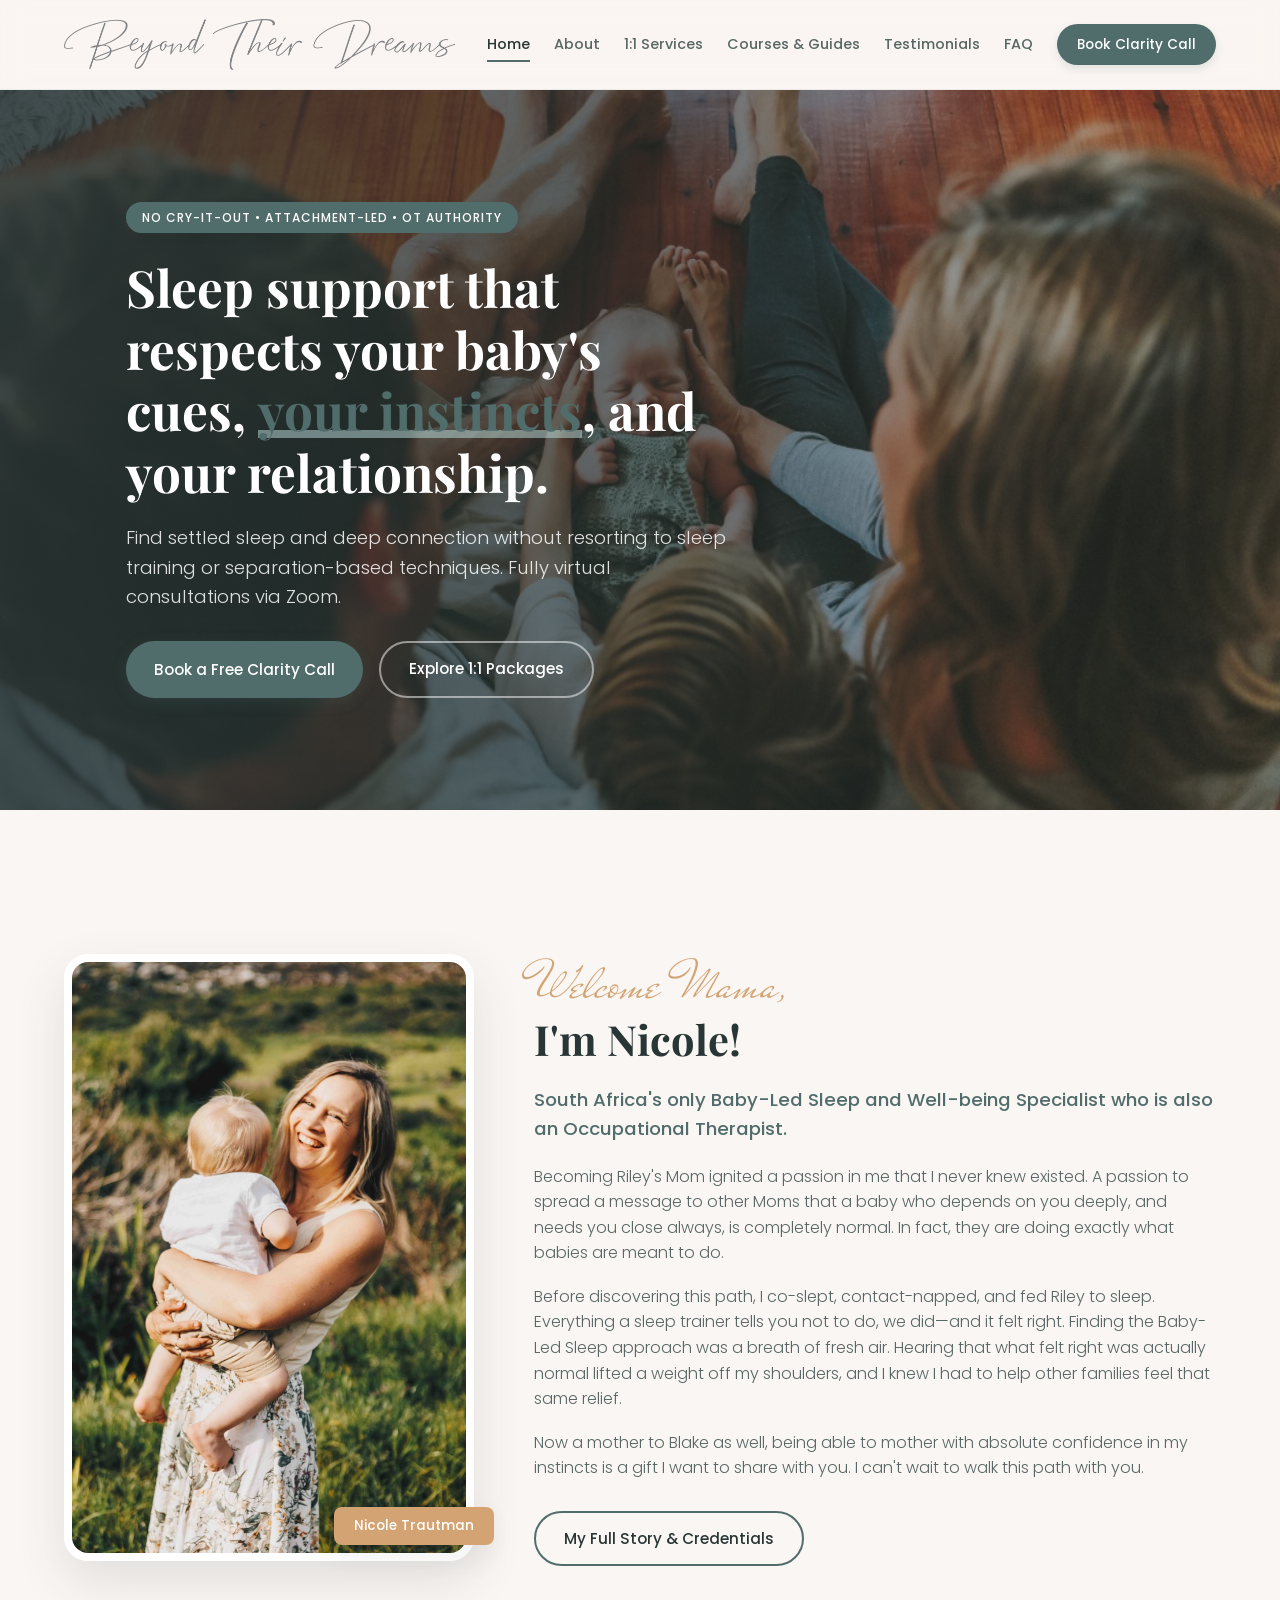
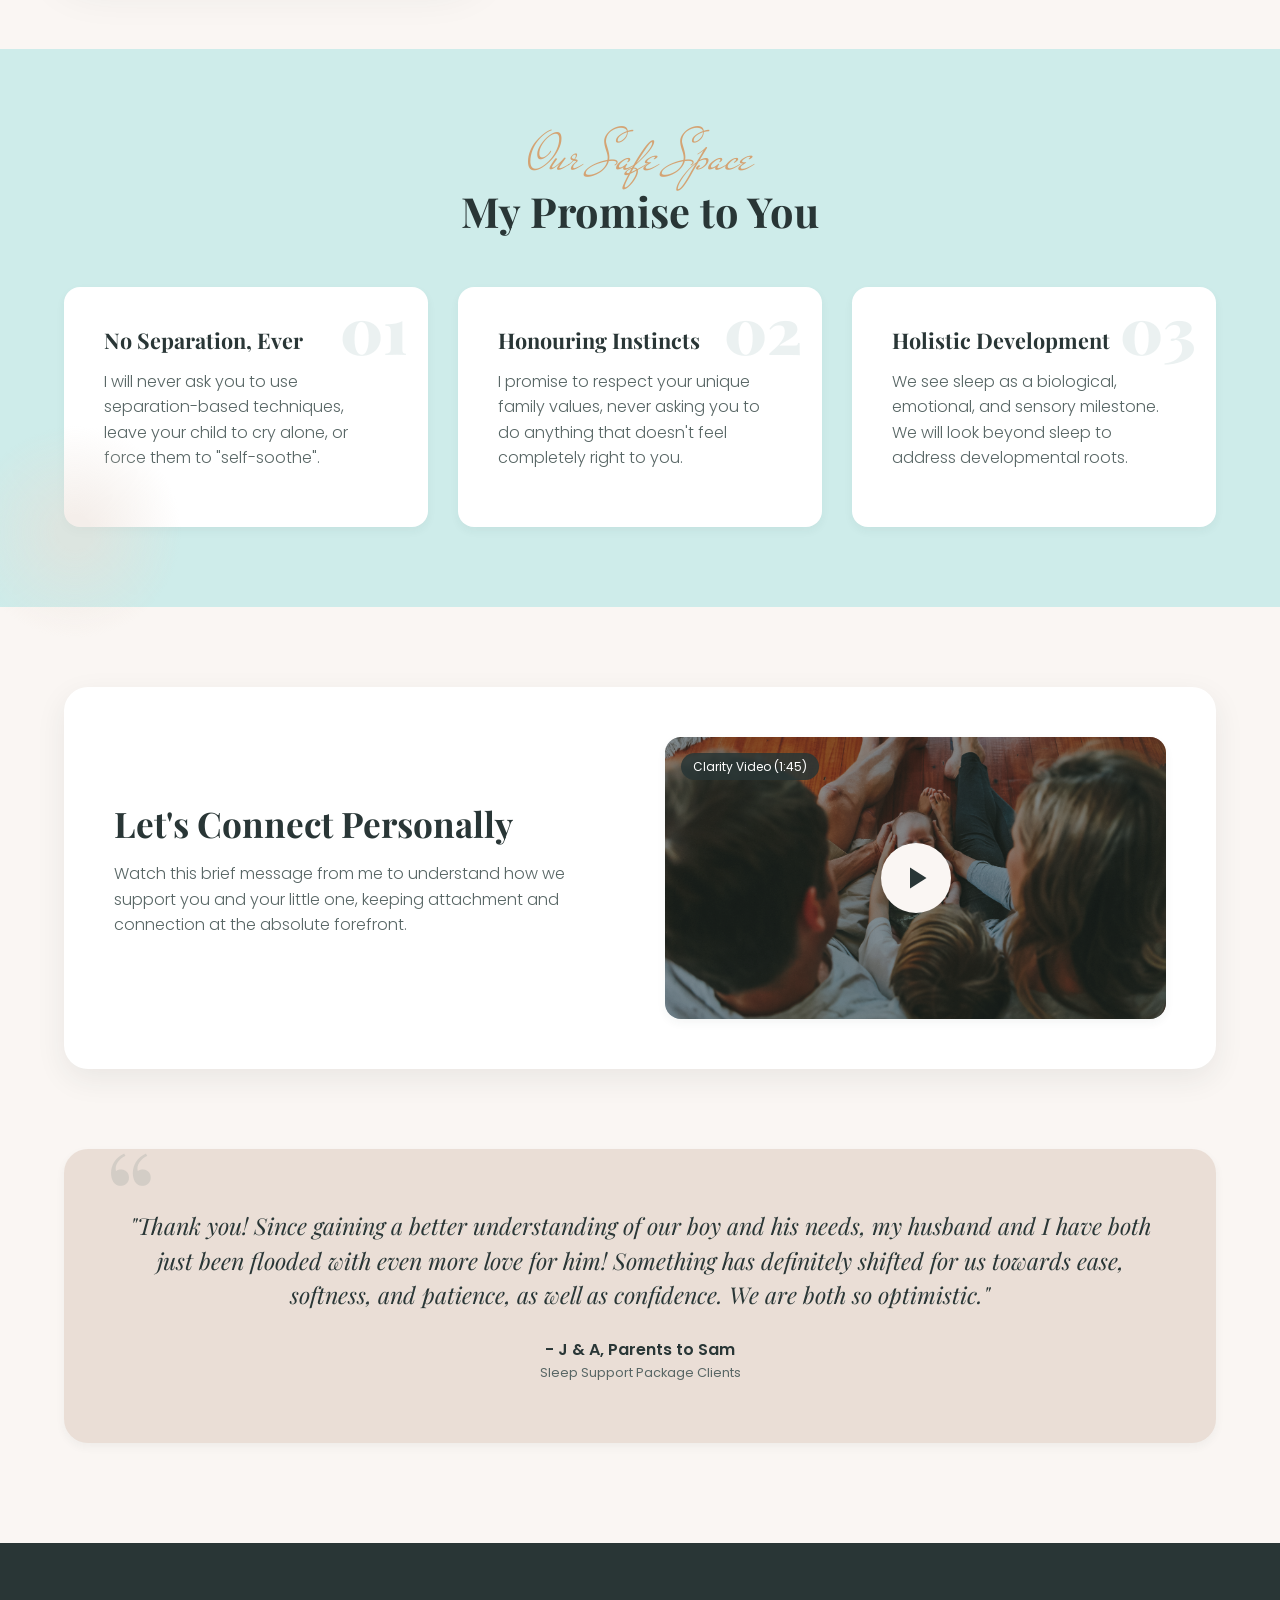
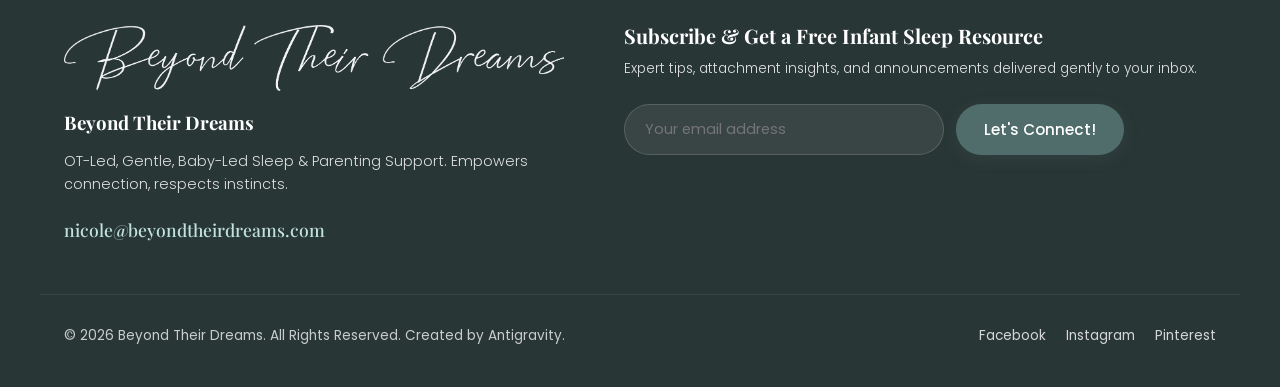
==== commit f80ca60b: "style: Update FAQ hero with new family portrait and adjust background position to keep heads visible" ====
--- a/index.html
+++ b/index.html
@@ -755,7 +755,7 @@
     <!-- FAQ VIEW -->
     <section class="view" id="view-faq">
       <div class="page-hero">
-        <div class="page-hero-bg" style="background-image: url('assets/faq-banner.jpg');"></div>
+        <div class="page-hero-bg" style="background-image: url('assets/faq-banner.jpg'); background-position: center 20%;"></div>
         <div class="page-hero-overlay"></div>
         <div class="page-hero-content">
           <span class="fancy-script">Clear Reassurance</span>
